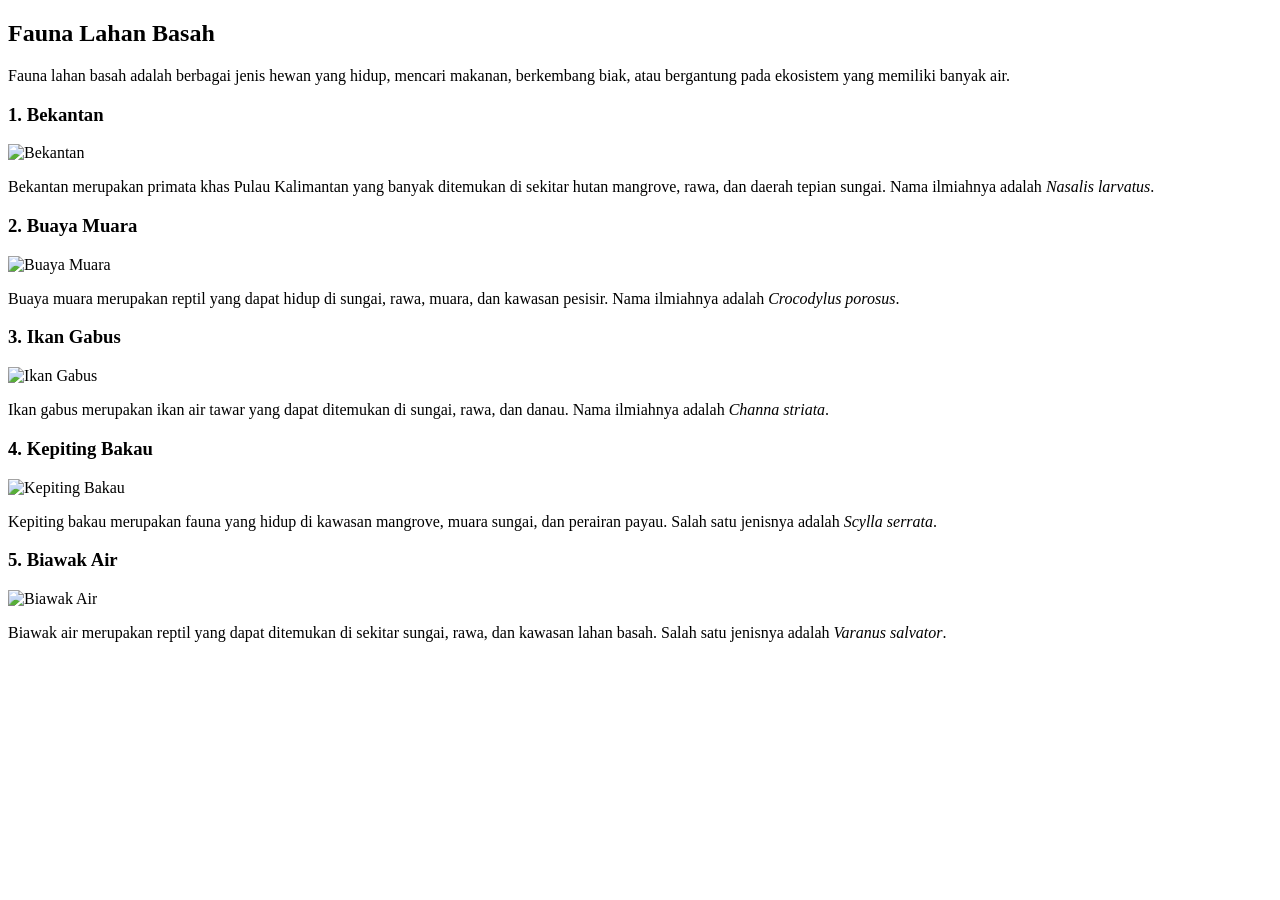
==== Project Pemweb kel 10/fauna.html @ 04e4683f "simpan editan saya" ====
<!DOCTYPE html>
<html lang="id">
<head>
    <meta charset="UTF-8">
    <meta name="viewport" content="width=device-width, initial-scale=1.0">
    <title>Fauna Lahan Basah</title>
</head>

<body>

<h2>Fauna Lahan Basah</h2>

<p>
    Fauna lahan basah adalah berbagai jenis hewan yang hidup,
    mencari makanan, berkembang biak, atau bergantung pada ekosistem
    yang memiliki banyak air.
</p>

<h3>1. Bekantan</h3>

<img src="https://upload.wikimedia.org/wikipedia/commons/8/8e/Nasalis_larvatus.jpg"
     alt="Bekantan"
     width="300">

<p>
    Bekantan merupakan primata khas Pulau Kalimantan yang banyak
    ditemukan di sekitar hutan mangrove, rawa, dan daerah tepian sungai.
    Nama ilmiahnya adalah <i>Nasalis larvatus</i>.
</p>


<h3>2. Buaya Muara</h3>

<img src="https://upload.wikimedia.org/wikipedia/commons/6/60/Crocodylus_porosus.jpg"
     alt="Buaya Muara"
     width="300">

<p>
    Buaya muara merupakan reptil yang dapat hidup di sungai, rawa,
    muara, dan kawasan pesisir. Nama ilmiahnya adalah
    <i>Crocodylus porosus</i>.
</p>


<h3>3. Ikan Gabus</h3>

<img src="https://upload.wikimedia.org/wikipedia/commons/4/4d/Channa_striata.jpg"
     alt="Ikan Gabus"
     width="300">

<p>
    Ikan gabus merupakan ikan air tawar yang dapat ditemukan di
    sungai, rawa, dan danau. Nama ilmiahnya adalah
    <i>Channa striata</i>.
</p>


<h3>4. Kepiting Bakau</h3>

<img src="https://upload.wikimedia.org/wikipedia/commons/1/19/Scylla_serrata.jpg"
     alt="Kepiting Bakau"
     width="300">

<p>
    Kepiting bakau merupakan fauna yang hidup di kawasan mangrove,
    muara sungai, dan perairan payau. Salah satu jenisnya adalah
    <i>Scylla serrata</i>.
</p>


<h3>5. Biawak Air</h3>

<img src="https://upload.wikimedia.org/wikipedia/commons/4/43/Varanus_salvator.jpg"
     alt="Biawak Air"
     width="300">

<p>
    Biawak air merupakan reptil yang dapat ditemukan di sekitar
    sungai, rawa, dan kawasan lahan basah. Salah satu jenisnya adalah
    <i>Varanus salvator</i>.
</p>

</body>
</html>
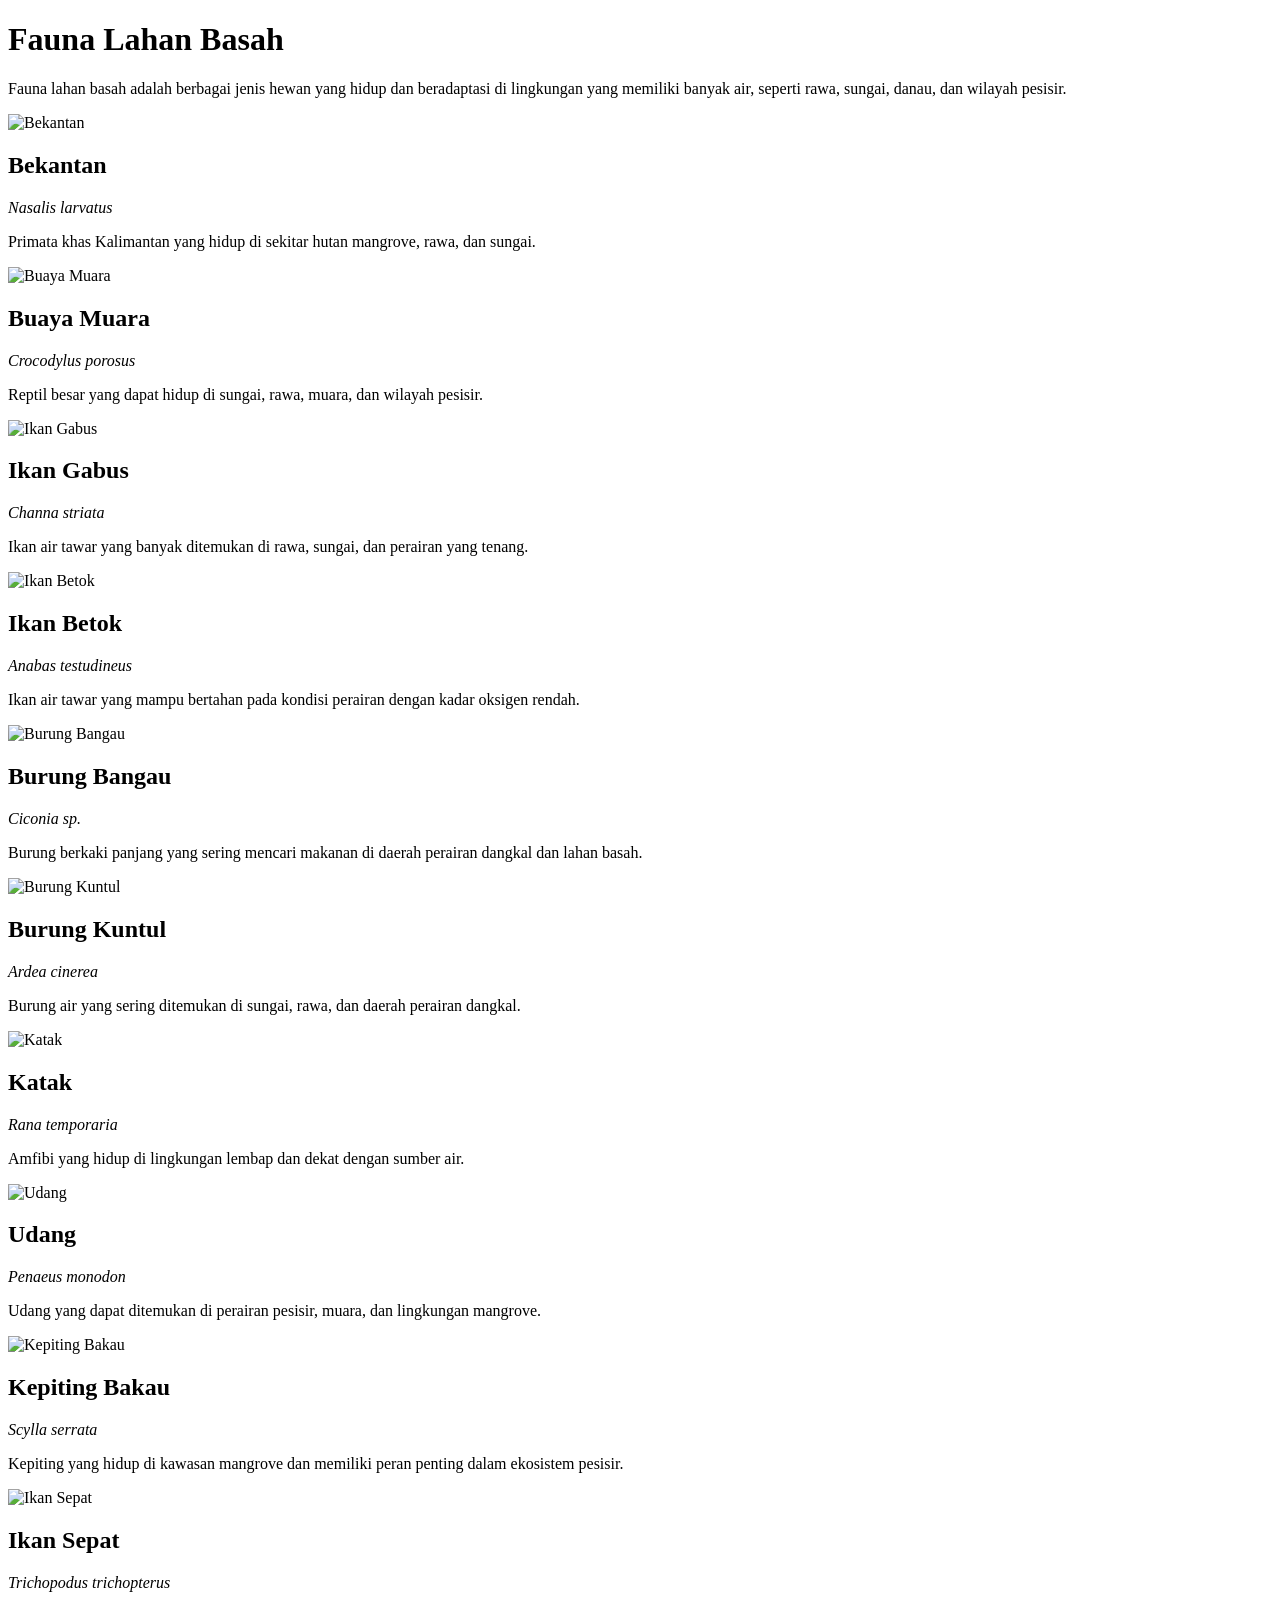
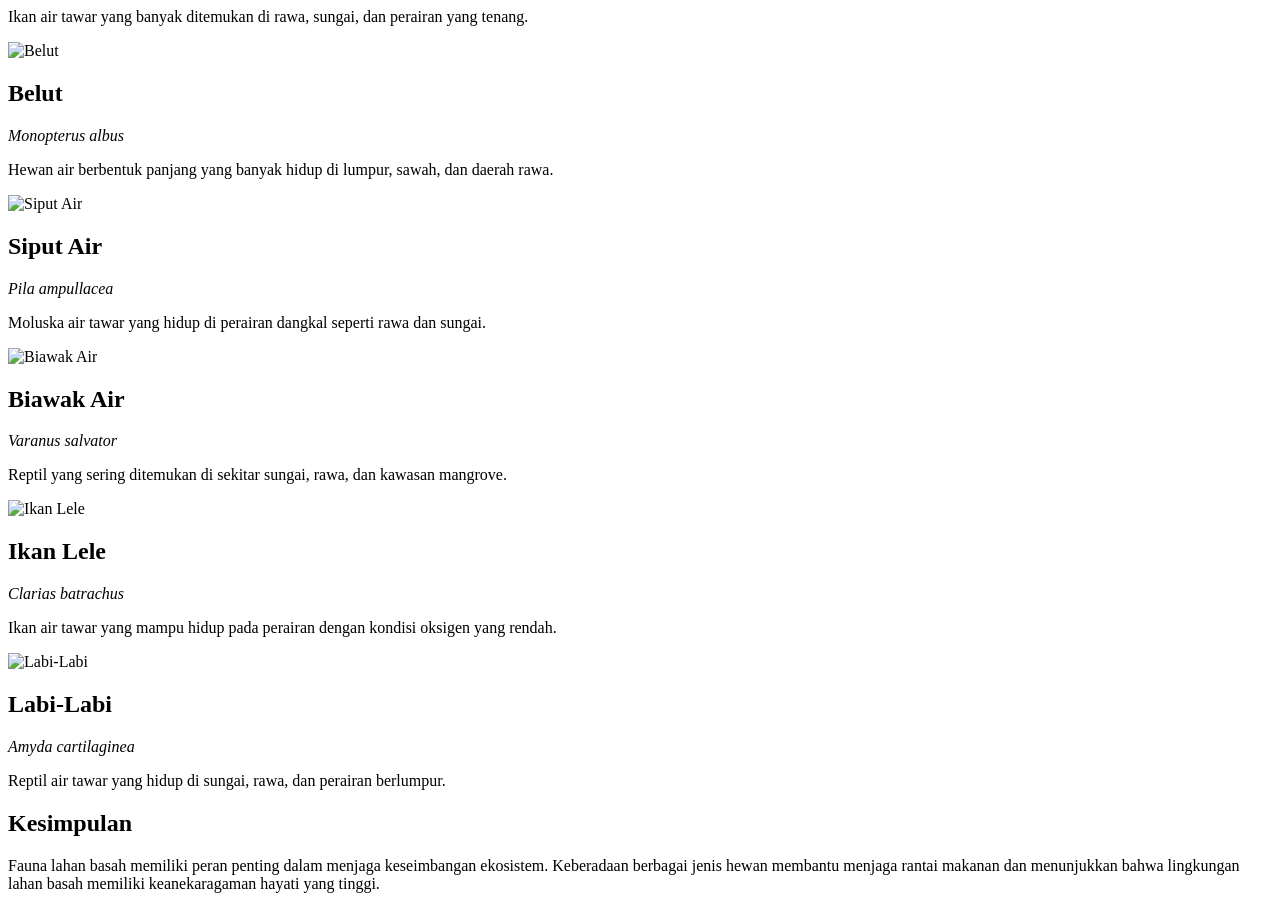
==== commit 7a9b877c: "simpan editan saya" ====
--- a/Project Pemweb kel 10/fauna.html
+++ b/Project Pemweb kel 10/fauna.html
@@ -4,81 +4,213 @@
     <meta charset="UTF-8">
     <meta name="viewport" content="width=device-width, initial-scale=1.0">
     <title>Fauna Lahan Basah</title>
+
+    <link rel="stylesheet" href="style.css">
 </head>
 
 <body>
 
-<h2>Fauna Lahan Basah</h2>
-
-<p>
-    Fauna lahan basah adalah berbagai jenis hewan yang hidup,
-    mencari makanan, berkembang biak, atau bergantung pada ekosistem
-    yang memiliki banyak air.
-</p>
-
-<h3>1. Bekantan</h3>
-
-<img src="https://upload.wikimedia.org/wikipedia/commons/8/8e/Nasalis_larvatus.jpg"
-     alt="Bekantan"
-     width="300">
-
-<p>
-    Bekantan merupakan primata khas Pulau Kalimantan yang banyak
-    ditemukan di sekitar hutan mangrove, rawa, dan daerah tepian sungai.
-    Nama ilmiahnya adalah <i>Nasalis larvatus</i>.
-</p>
-
-
-<h3>2. Buaya Muara</h3>
-
-<img src="https://upload.wikimedia.org/wikipedia/commons/6/60/Crocodylus_porosus.jpg"
-     alt="Buaya Muara"
-     width="300">
-
-<p>
-    Buaya muara merupakan reptil yang dapat hidup di sungai, rawa,
-    muara, dan kawasan pesisir. Nama ilmiahnya adalah
-    <i>Crocodylus porosus</i>.
-</p>
-
-
-<h3>3. Ikan Gabus</h3>
-
-<img src="https://upload.wikimedia.org/wikipedia/commons/4/4d/Channa_striata.jpg"
-     alt="Ikan Gabus"
-     width="300">
-
-<p>
-    Ikan gabus merupakan ikan air tawar yang dapat ditemukan di
-    sungai, rawa, dan danau. Nama ilmiahnya adalah
-    <i>Channa striata</i>.
-</p>
-
-
-<h3>4. Kepiting Bakau</h3>
-
-<img src="https://upload.wikimedia.org/wikipedia/commons/1/19/Scylla_serrata.jpg"
-     alt="Kepiting Bakau"
-     width="300">
-
-<p>
-    Kepiting bakau merupakan fauna yang hidup di kawasan mangrove,
-    muara sungai, dan perairan payau. Salah satu jenisnya adalah
-    <i>Scylla serrata</i>.
-</p>
-
-
-<h3>5. Biawak Air</h3>
-
-<img src="https://upload.wikimedia.org/wikipedia/commons/4/43/Varanus_salvator.jpg"
-     alt="Biawak Air"
-     width="300">
-
-<p>
-    Biawak air merupakan reptil yang dapat ditemukan di sekitar
-    sungai, rawa, dan kawasan lahan basah. Salah satu jenisnya adalah
-    <i>Varanus salvator</i>.
-</p>
+    <h1>Fauna Lahan Basah</h1>
+
+    <p>
+        Fauna lahan basah adalah berbagai jenis hewan yang hidup dan
+        beradaptasi di lingkungan yang memiliki banyak air, seperti
+        rawa, sungai, danau, dan wilayah pesisir.
+    </p>
+
+    <div class="fauna-container">
+
+        <!-- 1. Bekantan -->
+        <div class="fauna-card">
+            <img src="https://commons.wikimedia.org/wiki/Special:FilePath/Proboscis_Monkey_(Nasalis_larvatus)_(8071087343).jpg"
+                 alt="Bekantan">
+            <h2>Bekantan</h2>
+            <p><i>Nasalis larvatus</i></p>
+            <p>
+                Primata khas Kalimantan yang hidup di sekitar hutan
+                mangrove, rawa, dan sungai.
+            </p>
+        </div>
+
+        <!-- 2. Buaya Muara -->
+        <div class="fauna-card">
+            <img src="https://commons.wikimedia.org/wiki/Special:FilePath/Crocodylus_porosus.jpg"
+                 alt="Buaya Muara">
+            <h2>Buaya Muara</h2>
+            <p><i>Crocodylus porosus</i></p>
+            <p>
+                Reptil besar yang dapat hidup di sungai, rawa,
+                muara, dan wilayah pesisir.
+            </p>
+        </div>
+
+        <!-- 3. Ikan Gabus -->
+        <div class="fauna-card">
+            <img src="https://commons.wikimedia.org/wiki/Special:FilePath/Channa_striata.jpg"
+                 alt="Ikan Gabus">
+            <h2>Ikan Gabus</h2>
+            <p><i>Channa striata</i></p>
+            <p>
+                Ikan air tawar yang banyak ditemukan di rawa,
+                sungai, dan perairan yang tenang.
+            </p>
+        </div>
+
+        <!-- 4. Ikan Betok -->
+        <div class="fauna-card">
+            <img src="https://commons.wikimedia.org/wiki/Special:FilePath/Anabas_testudineus.jpg"
+                 alt="Ikan Betok">
+            <h2>Ikan Betok</h2>
+            <p><i>Anabas testudineus</i></p>
+            <p>
+                Ikan air tawar yang mampu bertahan pada kondisi
+                perairan dengan kadar oksigen rendah.
+            </p>
+        </div>
+
+        <!-- 5. Burung Bangau -->
+        <div class="fauna-card">
+            <img src="https://commons.wikimedia.org/wiki/Special:FilePath/Ciconia_ciconia.jpg"
+                 alt="Burung Bangau">
+            <h2>Burung Bangau</h2>
+            <p><i>Ciconia sp.</i></p>
+            <p>
+                Burung berkaki panjang yang sering mencari makanan
+                di daerah perairan dangkal dan lahan basah.
+            </p>
+        </div>
+
+        <!-- 6. Burung Kuntul -->
+        <div class="fauna-card">
+            <img src="https://commons.wikimedia.org/wiki/Special:FilePath/Ardea_cinerea.jpg"
+                 alt="Burung Kuntul">
+            <h2>Burung Kuntul</h2>
+            <p><i>Ardea cinerea</i></p>
+            <p>
+                Burung air yang sering ditemukan di sungai, rawa,
+                dan daerah perairan dangkal.
+            </p>
+        </div>
+
+        <!-- 7. Katak -->
+        <div class="fauna-card">
+            <img src="https://commons.wikimedia.org/wiki/Special:FilePath/Rana_temporaria.jpg"
+                 alt="Katak">
+            <h2>Katak</h2>
+            <p><i>Rana temporaria</i></p>
+            <p>
+                Amfibi yang hidup di lingkungan lembap dan dekat
+                dengan sumber air.
+            </p>
+        </div>
+
+        <!-- 8. Udang -->
+        <div class="fauna-card">
+            <img src="https://commons.wikimedia.org/wiki/Special:FilePath/Penaeus_monodon.jpg"
+                 alt="Udang">
+            <h2>Udang</h2>
+            <p><i>Penaeus monodon</i></p>
+            <p>
+                Udang yang dapat ditemukan di perairan pesisir,
+                muara, dan lingkungan mangrove.
+            </p>
+        </div>
+
+        <!-- 9. Kepiting Bakau -->
+        <div class="fauna-card">
+            <img src="https://commons.wikimedia.org/wiki/Special:FilePath/Scylla_serrata.jpg"
+                 alt="Kepiting Bakau">
+            <h2>Kepiting Bakau</h2>
+            <p><i>Scylla serrata</i></p>
+            <p>
+                Kepiting yang hidup di kawasan mangrove dan
+                memiliki peran penting dalam ekosistem pesisir.
+            </p>
+        </div>
+
+        <!-- 10. Ikan Sepat -->
+        <div class="fauna-card">
+            <img src="https://commons.wikimedia.org/wiki/Special:FilePath/Trichopodus_trichopterus.jpg"
+                 alt="Ikan Sepat">
+            <h2>Ikan Sepat</h2>
+            <p><i>Trichopodus trichopterus</i></p>
+            <p>
+                Ikan air tawar yang banyak ditemukan di rawa,
+                sungai, dan perairan yang tenang.
+            </p>
+        </div>
+
+        <!-- 11. Belut -->
+        <div class="fauna-card">
+            <img src="https://commons.wikimedia.org/wiki/Special:FilePath/Monopterus_albus.jpg"
+                 alt="Belut">
+            <h2>Belut</h2>
+            <p><i>Monopterus albus</i></p>
+            <p>
+                Hewan air berbentuk panjang yang banyak hidup
+                di lumpur, sawah, dan daerah rawa.
+            </p>
+        </div>
+
+        <!-- 12. Siput Air -->
+        <div class="fauna-card">
+            <img src="https://commons.wikimedia.org/wiki/Special:FilePath/Pila_ampullacea.jpg"
+                 alt="Siput Air">
+            <h2>Siput Air</h2>
+            <p><i>Pila ampullacea</i></p>
+            <p>
+                Moluska air tawar yang hidup di perairan dangkal
+                seperti rawa dan sungai.
+            </p>
+        </div>
+
+        <!-- 13. Biawak Air -->
+        <div class="fauna-card">
+            <img src="https://commons.wikimedia.org/wiki/Special:FilePath/Varanus_salvator.jpg"
+                 alt="Biawak Air">
+            <h2>Biawak Air</h2>
+            <p><i>Varanus salvator</i></p>
+            <p>
+                Reptil yang sering ditemukan di sekitar sungai,
+                rawa, dan kawasan mangrove.
+            </p>
+        </div>
+
+        <!-- 14. Ikan Lele -->
+        <div class="fauna-card">
+            <img src="https://commons.wikimedia.org/wiki/Special:FilePath/Clarias_batrachus.jpg"
+                 alt="Ikan Lele">
+            <h2>Ikan Lele</h2>
+            <p><i>Clarias batrachus</i></p>
+            <p>
+                Ikan air tawar yang mampu hidup pada perairan
+                dengan kondisi oksigen yang rendah.
+            </p>
+        </div>
+
+        <!-- 15. Labi-Labi -->
+        <div class="fauna-card">
+            <img src="https://commons.wikimedia.org/wiki/Special:FilePath/Amyda_cartilaginea.jpg"
+                 alt="Labi-Labi">
+            <h2>Labi-Labi</h2>
+            <p><i>Amyda cartilaginea</i></p>
+            <p>
+                Reptil air tawar yang hidup di sungai, rawa,
+                dan perairan berlumpur.
+            </p>
+        </div>
+
+    </div>
+
+    <h2>Kesimpulan</h2>
+
+    <p>
+        Fauna lahan basah memiliki peran penting dalam menjaga
+        keseimbangan ekosistem. Keberadaan berbagai jenis hewan
+        membantu menjaga rantai makanan dan menunjukkan bahwa
+        lingkungan lahan basah memiliki keanekaragaman hayati
+        yang tinggi.
+    </p>
 
 </body>
 </html>
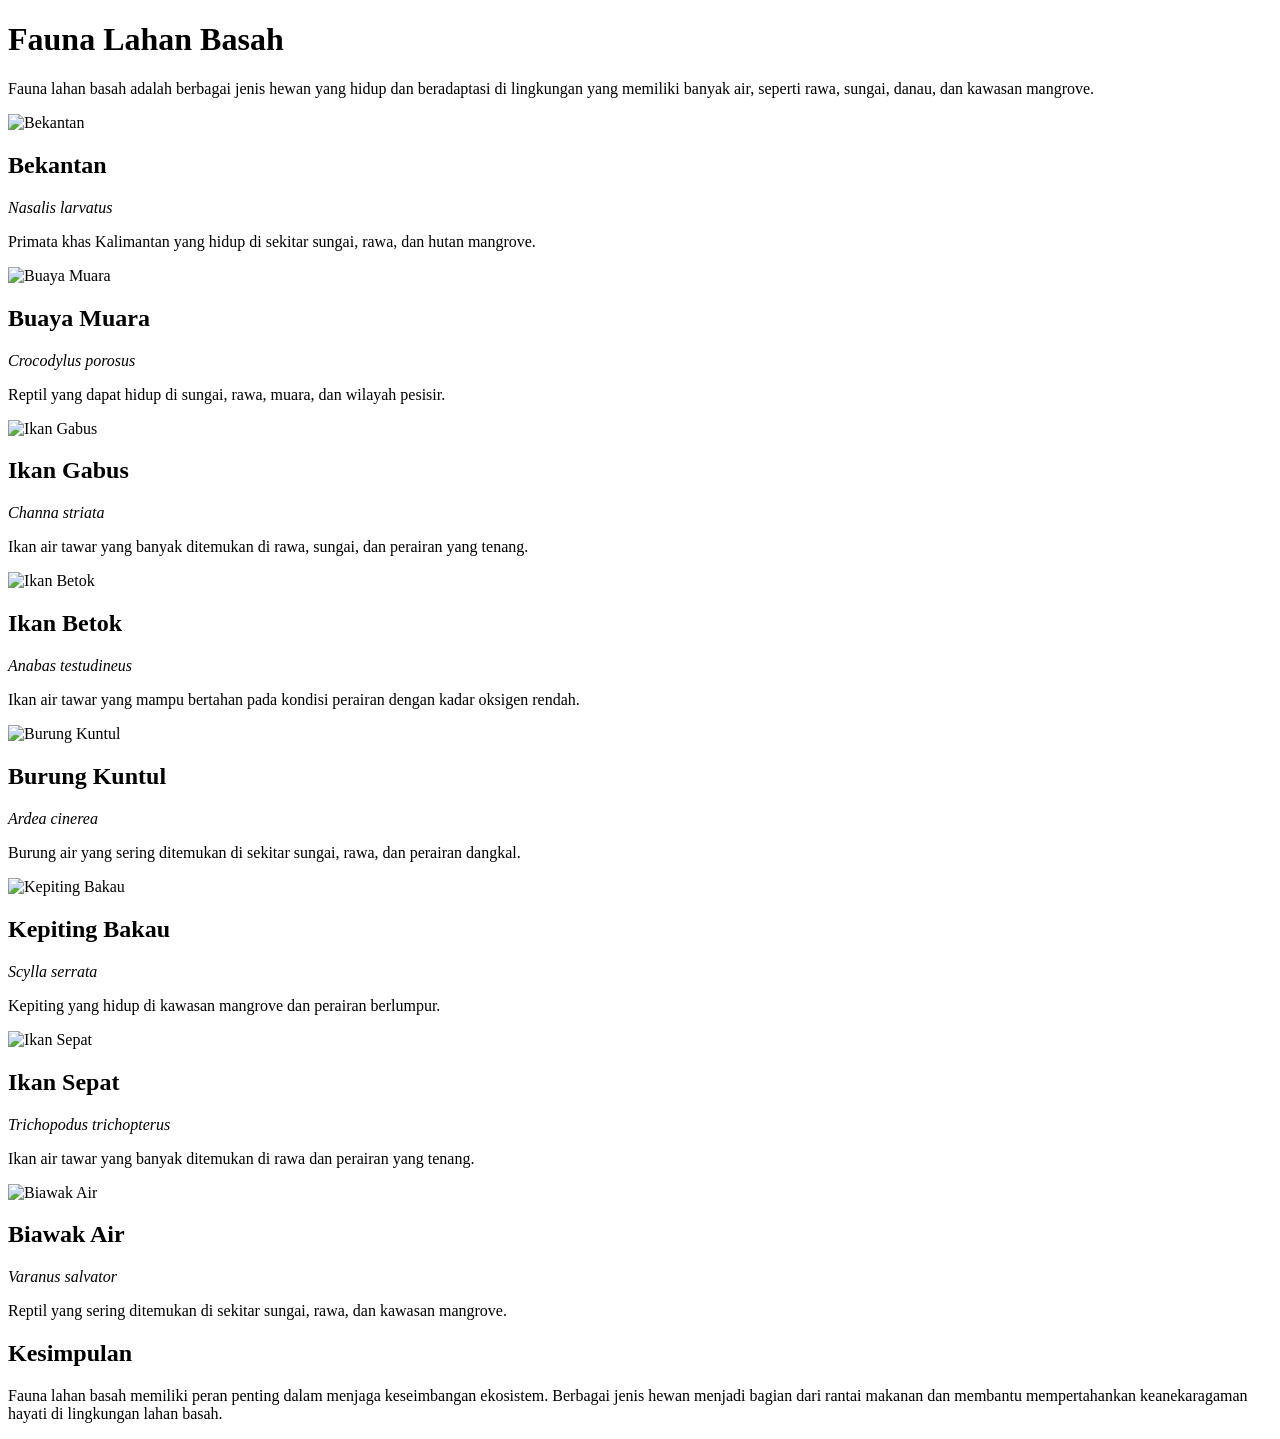
==== commit 6f2cf3ff: "simpan editan saya" ====
--- a/Project Pemweb kel 10/fauna.html
+++ b/Project Pemweb kel 10/fauna.html
@@ -4,7 +4,6 @@
     <meta charset="UTF-8">
     <meta name="viewport" content="width=device-width, initial-scale=1.0">
     <title>Fauna Lahan Basah</title>
-
     <link rel="stylesheet" href="style.css">
 </head>
 
@@ -13,9 +12,9 @@
     <h1>Fauna Lahan Basah</h1>
 
     <p>
-        Fauna lahan basah adalah berbagai jenis hewan yang hidup dan
-        beradaptasi di lingkungan yang memiliki banyak air, seperti
-        rawa, sungai, danau, dan wilayah pesisir.
+        Fauna lahan basah adalah berbagai jenis hewan yang hidup
+        dan beradaptasi di lingkungan yang memiliki banyak air,
+        seperti rawa, sungai, danau, dan kawasan mangrove.
     </p>
 
     <div class="fauna-container">
@@ -24,11 +23,12 @@
         <div class="fauna-card">
             <img src="https://commons.wikimedia.org/wiki/Special:FilePath/Proboscis_Monkey_(Nasalis_larvatus)_(8071087343).jpg"
                  alt="Bekantan">
+
             <h2>Bekantan</h2>
             <p><i>Nasalis larvatus</i></p>
             <p>
-                Primata khas Kalimantan yang hidup di sekitar hutan
-                mangrove, rawa, dan sungai.
+                Primata khas Kalimantan yang hidup di sekitar
+                sungai, rawa, dan hutan mangrove.
             </p>
         </div>
 
@@ -36,10 +36,11 @@
         <div class="fauna-card">
             <img src="https://commons.wikimedia.org/wiki/Special:FilePath/Crocodylus_porosus.jpg"
                  alt="Buaya Muara">
+
             <h2>Buaya Muara</h2>
             <p><i>Crocodylus porosus</i></p>
             <p>
-                Reptil besar yang dapat hidup di sungai, rawa,
+                Reptil yang dapat hidup di sungai, rawa,
                 muara, dan wilayah pesisir.
             </p>
         </div>
@@ -48,6 +49,7 @@
         <div class="fauna-card">
             <img src="https://commons.wikimedia.org/wiki/Special:FilePath/Channa_striata.jpg"
                  alt="Ikan Gabus">
+
             <h2>Ikan Gabus</h2>
             <p><i>Channa striata</i></p>
             <p>
@@ -58,8 +60,9 @@
 
         <!-- 4. Ikan Betok -->
         <div class="fauna-card">
-            <img src="https://commons.wikimedia.org/wiki/Special:FilePath/Anabas_testudineus.jpg"
+            <img src="https://commons.wikimedia.org/wiki/Special:FilePath/Anabas_testudineus.png"
                  alt="Ikan Betok">
+
             <h2>Ikan Betok</h2>
             <p><i>Anabas testudineus</i></p>
             <p>
@@ -68,135 +71,55 @@
             </p>
         </div>
 
-        <!-- 5. Burung Bangau -->
+        <!-- 5. Burung Kuntul -->
         <div class="fauna-card">
-            <img src="https://commons.wikimedia.org/wiki/Special:FilePath/Ciconia_ciconia.jpg"
-                 alt="Burung Bangau">
-            <h2>Burung Bangau</h2>
-            <p><i>Ciconia sp.</i></p>
+            <img src="https://commons.wikimedia.org/wiki/Special:FilePath/Ardea_cinerea.jpg"
+                 alt="Burung Kuntul">
+
+            <h2>Burung Kuntul</h2>
+            <p><i>Ardea cinerea</i></p>
             <p>
-                Burung berkaki panjang yang sering mencari makanan
-                di daerah perairan dangkal dan lahan basah.
+                Burung air yang sering ditemukan di sekitar
+                sungai, rawa, dan perairan dangkal.
             </p>
         </div>
 
-        <!-- 6. Burung Kuntul -->
+        <!-- 6. Kepiting Bakau -->
         <div class="fauna-card">
-            <img src="https://commons.wikimedia.org/wiki/Special:FilePath/Ardea_cinerea.jpg"
-                 alt="Burung Kuntul">
-            <h2>Burung Kuntul</h2>
-            <p><i>Ardea cinerea</i></p>
+            <img src="https://commons.wikimedia.org/wiki/Special:FilePath/Scylla_serrata.jpg"
+                 alt="Kepiting Bakau">
+
+            <h2>Kepiting Bakau</h2>
+            <p><i>Scylla serrata</i></p>
             <p>
-                Burung air yang sering ditemukan di sungai, rawa,
-                dan daerah perairan dangkal.
+                Kepiting yang hidup di kawasan mangrove
+                dan perairan berlumpur.
             </p>
         </div>
 
-        <!-- 7. Katak -->
+        <!-- 7. Ikan Sepat -->
         <div class="fauna-card">
-            <img src="https://commons.wikimedia.org/wiki/Special:FilePath/Rana_temporaria.jpg"
-                 alt="Katak">
-            <h2>Katak</h2>
-            <p><i>Rana temporaria</i></p>
+            <img src="https://commons.wikimedia.org/wiki/Special:FilePath/Trichopodus_trichopterus.jpg"
+                 alt="Ikan Sepat">
+
+            <h2>Ikan Sepat</h2>
+            <p><i>Trichopodus trichopterus</i></p>
             <p>
-                Amfibi yang hidup di lingkungan lembap dan dekat
-                dengan sumber air.
+                Ikan air tawar yang banyak ditemukan di rawa
+                dan perairan yang tenang.
             </p>
         </div>
 
-        <!-- 8. Udang -->
+        <!-- 8. Biawak Air -->
         <div class="fauna-card">
-            <img src="https://commons.wikimedia.org/wiki/Special:FilePath/Penaeus_monodon.jpg"
-                 alt="Udang">
-            <h2>Udang</h2>
-            <p><i>Penaeus monodon</i></p>
-            <p>
-                Udang yang dapat ditemukan di perairan pesisir,
-                muara, dan lingkungan mangrove.
-            </p>
-        </div>
+            <img src="https://commons.wikimedia.org/wiki/Special:FilePath/Varanus_Salvator.jpg"
+                 alt="Biawak Air">
 
-        <!-- 9. Kepiting Bakau -->
-        <div class="fauna-card">
-            <img src="https://commons.wikimedia.org/wiki/Special:FilePath/Scylla_serrata.jpg"
-                 alt="Kepiting Bakau">
-            <h2>Kepiting Bakau</h2>
-            <p><i>Scylla serrata</i></p>
-            <p>
-                Kepiting yang hidup di kawasan mangrove dan
-                memiliki peran penting dalam ekosistem pesisir.
-            </p>
-        </div>
-
-        <!-- 10. Ikan Sepat -->
-        <div class="fauna-card">
-            <img src="https://commons.wikimedia.org/wiki/Special:FilePath/Trichopodus_trichopterus.jpg"
-                 alt="Ikan Sepat">
-            <h2>Ikan Sepat</h2>
-            <p><i>Trichopodus trichopterus</i></p>
-            <p>
-                Ikan air tawar yang banyak ditemukan di rawa,
-                sungai, dan perairan yang tenang.
-            </p>
-        </div>
-
-        <!-- 11. Belut -->
-        <div class="fauna-card">
-            <img src="https://commons.wikimedia.org/wiki/Special:FilePath/Monopterus_albus.jpg"
-                 alt="Belut">
-            <h2>Belut</h2>
-            <p><i>Monopterus albus</i></p>
-            <p>
-                Hewan air berbentuk panjang yang banyak hidup
-                di lumpur, sawah, dan daerah rawa.
-            </p>
-        </div>
-
-        <!-- 12. Siput Air -->
-        <div class="fauna-card">
-            <img src="https://commons.wikimedia.org/wiki/Special:FilePath/Pila_ampullacea.jpg"
-                 alt="Siput Air">
-            <h2>Siput Air</h2>
-            <p><i>Pila ampullacea</i></p>
-            <p>
-                Moluska air tawar yang hidup di perairan dangkal
-                seperti rawa dan sungai.
-            </p>
-        </div>
-
-        <!-- 13. Biawak Air -->
-        <div class="fauna-card">
-            <img src="https://commons.wikimedia.org/wiki/Special:FilePath/Varanus_salvator.jpg"
-                 alt="Biawak Air">
             <h2>Biawak Air</h2>
             <p><i>Varanus salvator</i></p>
             <p>
                 Reptil yang sering ditemukan di sekitar sungai,
                 rawa, dan kawasan mangrove.
-            </p>
-        </div>
-
-        <!-- 14. Ikan Lele -->
-        <div class="fauna-card">
-            <img src="https://commons.wikimedia.org/wiki/Special:FilePath/Clarias_batrachus.jpg"
-                 alt="Ikan Lele">
-            <h2>Ikan Lele</h2>
-            <p><i>Clarias batrachus</i></p>
-            <p>
-                Ikan air tawar yang mampu hidup pada perairan
-                dengan kondisi oksigen yang rendah.
-            </p>
-        </div>
-
-        <!-- 15. Labi-Labi -->
-        <div class="fauna-card">
-            <img src="https://commons.wikimedia.org/wiki/Special:FilePath/Amyda_cartilaginea.jpg"
-                 alt="Labi-Labi">
-            <h2>Labi-Labi</h2>
-            <p><i>Amyda cartilaginea</i></p>
-            <p>
-                Reptil air tawar yang hidup di sungai, rawa,
-                dan perairan berlumpur.
             </p>
         </div>
 
@@ -206,10 +129,9 @@
 
     <p>
         Fauna lahan basah memiliki peran penting dalam menjaga
-        keseimbangan ekosistem. Keberadaan berbagai jenis hewan
-        membantu menjaga rantai makanan dan menunjukkan bahwa
-        lingkungan lahan basah memiliki keanekaragaman hayati
-        yang tinggi.
+        keseimbangan ekosistem. Berbagai jenis hewan menjadi bagian
+        dari rantai makanan dan membantu mempertahankan
+        keanekaragaman hayati di lingkungan lahan basah.
     </p>
 
 </body>
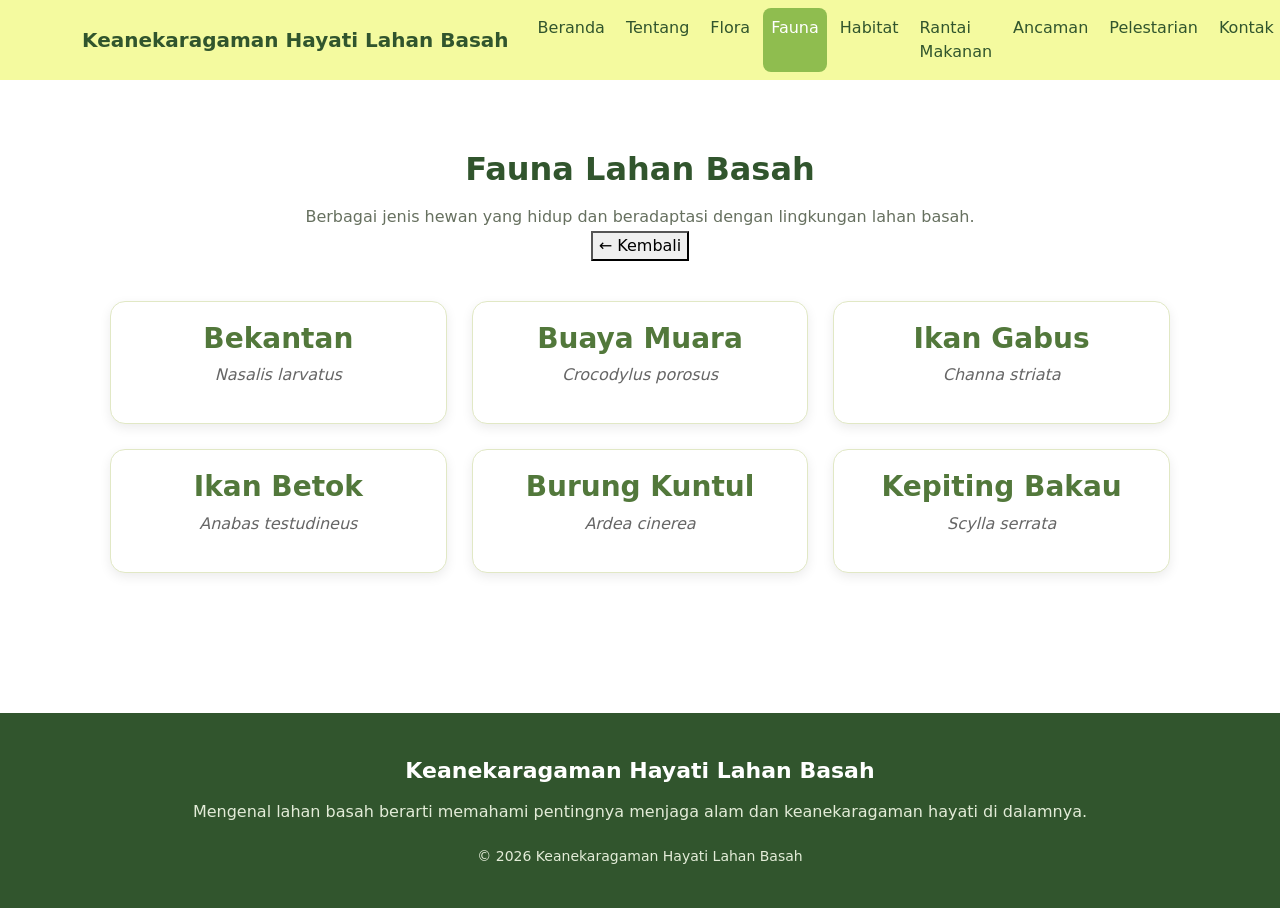
==== commit 2cccb266: "diubah" ====
--- a/Project Pemweb kel 10/fauna.html
+++ b/Project Pemweb kel 10/fauna.html
@@ -1,138 +1,211 @@
 <!DOCTYPE html>
 <html lang="id">
+
 <head>
     <meta charset="UTF-8">
     <meta name="viewport" content="width=device-width, initial-scale=1.0">
+
     <title>Fauna Lahan Basah</title>
-    <link rel="stylesheet" href="style.css">
+
+    <link rel="stylesheet" href="pemweb.css">
+    <link href="https://cdn.jsdelivr.net/npm/bootstrap@5.3.3/dist/css/bootstrap.min.css" rel="stylesheet">
 </head>
 
 <body>
 
-    <h1>Fauna Lahan Basah</h1>
-
-    <p>
-        Fauna lahan basah adalah berbagai jenis hewan yang hidup
-        dan beradaptasi di lingkungan yang memiliki banyak air,
-        seperti rawa, sungai, danau, dan kawasan mangrove.
-    </p>
-
-    <div class="fauna-container">
-
-        <!-- 1. Bekantan -->
-        <div class="fauna-card">
-            <img src="https://commons.wikimedia.org/wiki/Special:FilePath/Proboscis_Monkey_(Nasalis_larvatus)_(8071087343).jpg"
-                 alt="Bekantan">
-
-            <h2>Bekantan</h2>
-            <p><i>Nasalis larvatus</i></p>
-            <p>
-                Primata khas Kalimantan yang hidup di sekitar
-                sungai, rawa, dan hutan mangrove.
+<!-- NAVBAR -->
+<nav class="navbar navbar-expand-lg navbar-custom">
+
+    <div class="container">
+
+        <a class="navbar-brand brand" href="index.html">
+            Keanekaragaman Hayati Lahan Basah
+        </a>
+
+        <div class="navbar-nav ms-auto">
+
+            <a class="nav-link" href="index.html">
+                Beranda
+            </a>
+
+            <a class="nav-link" href="tentang.html">
+                Tentang
+            </a>
+
+            <a class="nav-link" href="flora.html">
+                Flora
+            </a>
+
+            <a class="nav-link active" href="fauna.html">
+                Fauna
+            </a>
+
+            <a class="nav-link" href="habitat.html">
+                Habitat
+            </a>
+
+            <a class="nav-link" href="rantaimakanan.html">
+                Rantai Makanan
+            </a>
+
+            <a class="nav-link" href="ancaman.html">
+                Ancaman
+            </a>
+
+            <a class="nav-link" href="pelestarian.html">
+                Pelestarian
+            </a>
+
+            <a class="nav-link" href="kontak.html">
+                Kontak
+            </a>
+
+        </div>
+
+    </div>
+
+</nav>
+
+
+<!-- KONTEN FAUNA -->
+<section class="section">
+
+    <div class="container">
+
+        <div class="text-center">
+
+            <h1 class="section-title">
+                Fauna Lahan Basah
+            </h1>
+
+            <p class="section-subtitle">
+                Berbagai jenis hewan yang hidup dan beradaptasi
+                dengan lingkungan lahan basah.
             </p>
+
+            <button onclick="history.back()" class="btn-kembali">
+                ← Kembali
+            </button>
+
         </div>
 
-        <!-- 2. Buaya Muara -->
-        <div class="fauna-card">
-            <img src="https://commons.wikimedia.org/wiki/Special:FilePath/Crocodylus_porosus.jpg"
-                 alt="Buaya Muara">
-
-            <h2>Buaya Muara</h2>
-            <p><i>Crocodylus porosus</i></p>
-            <p>
-                Reptil yang dapat hidup di sungai, rawa,
-                muara, dan wilayah pesisir.
-            </p>
+
+        <!-- DAFTAR FAUNA -->
+        <div class="fauna-container">
+
+
+            <!-- 1 -->
+            <div class="fauna-card">
+
+                <h3>
+                    Bekantan
+                </h3>
+
+                <p>
+                    <i>Nasalis larvatus</i>
+                </p>
+
+            </div>
+
+
+            <!-- 2 -->
+            <div class="fauna-card">
+
+                <h3>
+                    Buaya Muara
+                </h3>
+
+                <p>
+                    <i>Crocodylus porosus</i>
+                </p>
+
+            </div>
+
+
+            <!-- 3 -->
+            <div class="fauna-card">
+
+                <h3>
+                    Ikan Gabus
+                </h3>
+
+                <p>
+                    <i>Channa striata</i>
+                </p>
+
+            </div>
+
+
+            <!-- 4 -->
+            <div class="fauna-card">
+
+                <h3>
+                    Ikan Betok
+                </h3>
+
+                <p>
+                    <i>Anabas testudineus</i>
+                </p>
+
+            </div>
+
+
+            <!-- 5 -->
+            <div class="fauna-card">
+
+                <h3>
+                    Burung Kuntul
+                </h3>
+
+                <p>
+                    <i>Ardea cinerea</i>
+                </p>
+
+            </div>
+
+
+            <!-- 6 -->
+            <div class="fauna-card">
+
+                <h3>
+                    Kepiting Bakau
+                </h3>
+
+                <p>
+                    <i>Scylla serrata</i>
+                </p>
+
+            </div>
+
+
         </div>
 
-        <!-- 3. Ikan Gabus -->
-        <div class="fauna-card">
-            <img src="https://commons.wikimedia.org/wiki/Special:FilePath/Channa_striata.jpg"
-                 alt="Ikan Gabus">
-
-            <h2>Ikan Gabus</h2>
-            <p><i>Channa striata</i></p>
-            <p>
-                Ikan air tawar yang banyak ditemukan di rawa,
-                sungai, dan perairan yang tenang.
-            </p>
-        </div>
-
-        <!-- 4. Ikan Betok -->
-        <div class="fauna-card">
-            <img src="https://commons.wikimedia.org/wiki/Special:FilePath/Anabas_testudineus.png"
-                 alt="Ikan Betok">
-
-            <h2>Ikan Betok</h2>
-            <p><i>Anabas testudineus</i></p>
-            <p>
-                Ikan air tawar yang mampu bertahan pada kondisi
-                perairan dengan kadar oksigen rendah.
-            </p>
-        </div>
-
-        <!-- 5. Burung Kuntul -->
-        <div class="fauna-card">
-            <img src="https://commons.wikimedia.org/wiki/Special:FilePath/Ardea_cinerea.jpg"
-                 alt="Burung Kuntul">
-
-            <h2>Burung Kuntul</h2>
-            <p><i>Ardea cinerea</i></p>
-            <p>
-                Burung air yang sering ditemukan di sekitar
-                sungai, rawa, dan perairan dangkal.
-            </p>
-        </div>
-
-        <!-- 6. Kepiting Bakau -->
-        <div class="fauna-card">
-            <img src="https://commons.wikimedia.org/wiki/Special:FilePath/Scylla_serrata.jpg"
-                 alt="Kepiting Bakau">
-
-            <h2>Kepiting Bakau</h2>
-            <p><i>Scylla serrata</i></p>
-            <p>
-                Kepiting yang hidup di kawasan mangrove
-                dan perairan berlumpur.
-            </p>
-        </div>
-
-        <!-- 7. Ikan Sepat -->
-        <div class="fauna-card">
-            <img src="https://commons.wikimedia.org/wiki/Special:FilePath/Trichopodus_trichopterus.jpg"
-                 alt="Ikan Sepat">
-
-            <h2>Ikan Sepat</h2>
-            <p><i>Trichopodus trichopterus</i></p>
-            <p>
-                Ikan air tawar yang banyak ditemukan di rawa
-                dan perairan yang tenang.
-            </p>
-        </div>
-
-        <!-- 8. Biawak Air -->
-        <div class="fauna-card">
-            <img src="https://commons.wikimedia.org/wiki/Special:FilePath/Varanus_Salvator.jpg"
-                 alt="Biawak Air">
-
-            <h2>Biawak Air</h2>
-            <p><i>Varanus salvator</i></p>
-            <p>
-                Reptil yang sering ditemukan di sekitar sungai,
-                rawa, dan kawasan mangrove.
-            </p>
-        </div>
-
     </div>
 
-    <h2>Kesimpulan</h2>
-
-    <p>
-        Fauna lahan basah memiliki peran penting dalam menjaga
-        keseimbangan ekosistem. Berbagai jenis hewan menjadi bagian
-        dari rantai makanan dan membantu mempertahankan
-        keanekaragaman hayati di lingkungan lahan basah.
-    </p>
+</section>
+
+
+<!-- FOOTER -->
+<footer class="footer">
+
+    <div class="container text-center">
+
+        <h3>
+            Keanekaragaman Hayati Lahan Basah
+        </h3>
+
+        <p>
+            Mengenal lahan basah berarti memahami pentingnya menjaga
+            alam dan keanekaragaman hayati di dalamnya.
+        </p>
+
+        <p class="small-note">
+            © 2026 Keanekaragaman Hayati Lahan Basah
+        </p>
+
+    </div>
+
+</footer>
 
 </body>
 </html>
--- a/Project Pemweb kel 10/pemweb.css
+++ b/Project Pemweb kel 10/pemweb.css
@@ -0,0 +1,600 @@
+/* ========================================
+   DASAR
+======================================== */
+
+* {
+    box-sizing: border-box;
+}
+
+body {
+    margin: 0;
+    font-family: Arial, sans-serif;
+    background-color: #f7fbe8;
+    color: #333;
+    line-height: 1.6;
+}
+
+img {
+    max-width: 100%;
+}
+
+
+/* ========================================
+   NAVBAR
+======================================== */
+
+.navbar-custom {
+    background-color: #f4fa9f;
+    padding: 15px 0;
+}
+
+.brand {
+    color: #31552d !important;
+    font-size: 20px;
+    font-weight: bold;
+}
+
+.navbar-custom .nav-link {
+    color: #31552d;
+    font-weight: 500;
+    margin-left: 5px;
+    padding: 8px 12px;
+    border-radius: 8px;
+    transition: 0.3s;
+}
+
+.navbar-custom .nav-link:hover {
+    background-color: #dce98a;
+    color: #1f3d1f;
+}
+
+.navbar-custom .nav-link.active {
+    background-color: #8fbd4f;
+    color: white !important;
+}
+
+
+/* ========================================
+   HERO
+======================================== */
+
+.hero {
+    background-color: #dff0a8;
+    padding: 80px 0;
+}
+
+.hero h1 {
+    color: #31552d;
+    font-size: 45px;
+    font-weight: bold;
+    margin-bottom: 20px;
+}
+
+.hero p {
+    color: #4d5d45;
+    font-size: 18px;
+    max-width: 750px;
+    line-height: 1.7;
+}
+
+
+/* ========================================
+   SECTION
+======================================== */
+
+.section {
+    padding: 70px 0;
+}
+
+.section-title {
+    color: #31552d;
+    font-size: 32px;
+    font-weight: bold;
+    margin-bottom: 15px;
+}
+
+.section-subtitle {
+    color: #66705f;
+    max-width: 800px;
+    margin: 0 auto;
+    line-height: 1.7;
+}
+
+
+/* ========================================
+   INFO CARD
+======================================== */
+
+.info-card {
+    height: 100%;
+    padding: 30px;
+    background-color: white;
+    border: 1px solid #e1e8c5;
+    border-radius: 15px;
+    box-shadow: 0 4px 12px rgba(0, 0, 0, 0.08);
+    transition: 0.3s;
+}
+
+.info-card:hover {
+    transform: translateY(-5px);
+}
+
+.info-card h3 {
+    color: #52783b;
+    font-size: 23px;
+    font-weight: bold;
+    margin-bottom: 15px;
+}
+
+.info-card p {
+    color: #555;
+    line-height: 1.7;
+}
+
+.info-card ul {
+    padding-left: 20px;
+}
+
+.info-card li {
+    margin-bottom: 10px;
+}
+
+
+/* ========================================
+   SOFT BOX
+======================================== */
+
+.soft-box {
+    padding: 45px;
+    background-color: #eef6d0;
+    border-radius: 20px;
+}
+
+.soft-box h2 {
+    color: #31552d;
+    font-weight: bold;
+    margin-bottom: 20px;
+}
+
+.soft-box p {
+    color: #555;
+    line-height: 1.8;
+}
+
+
+/* ========================================
+   NUMBER BOX
+======================================== */
+
+.number-box {
+    padding: 30px;
+    background-color: white;
+    border-radius: 15px;
+    box-shadow: 0 4px 12px rgba(0, 0, 0, 0.08);
+}
+
+.number {
+    display: flex;
+    align-items: center;
+    justify-content: center;
+
+    width: 45px;
+    height: 45px;
+
+    margin-bottom: 12px;
+
+    background-color: #8fbd4f;
+    color: white;
+
+    border-radius: 50%;
+
+    font-weight: bold;
+}
+
+.number-box h3 {
+    color: #52783b;
+    font-size: 20px;
+    font-weight: bold;
+    margin-bottom: 8px;
+}
+
+.number-box p {
+    color: #666;
+    line-height: 1.6;
+    margin-bottom: 25px;
+}
+
+
+/* ========================================
+   FLORA
+======================================== */
+
+.flora-container {
+    display: grid;
+    grid-template-columns: repeat(3, 1fr);
+    gap: 25px;
+
+    max-width: 1100px;
+    margin: 40px auto;
+    padding: 0 20px;
+}
+
+.flora-card {
+    background-color: white;
+    padding: 20px;
+
+    border: 1px solid #e1e8c5;
+    border-radius: 15px;
+
+    text-align: center;
+
+    box-shadow: 0 4px 12px rgba(0, 0, 0, 0.08);
+
+    transition: 0.3s;
+}
+
+.flora-card:hover {
+    transform: translateY(-5px);
+}
+
+.flora-card img {
+    width: 100%;
+    height: 200px;
+    object-fit: cover;
+
+    border-radius: 10px;
+    margin-bottom: 15px;
+}
+
+.flora-card h3 {
+    color: #52783b;
+    font-weight: bold;
+    margin-bottom: 8px;
+}
+
+.flora-card p {
+    color: #666;
+}
+
+
+/* ========================================
+   FAUNA
+======================================== */
+
+.fauna-container {
+    display: grid;
+    grid-template-columns: repeat(3, 1fr);
+    gap: 25px;
+
+    max-width: 1100px;
+    margin: 40px auto;
+    padding: 0 20px;
+}
+
+.fauna-card {
+    background-color: white;
+    padding: 20px;
+
+    border: 1px solid #e1e8c5;
+    border-radius: 15px;
+
+    text-align: center;
+
+    box-shadow: 0 4px 12px rgba(0, 0, 0, 0.08);
+
+    transition: 0.3s;
+}
+
+.fauna-card:hover {
+    transform: translateY(-5px);
+}
+
+.fauna-card img {
+    width: 100%;
+    height: 200px;
+    object-fit: cover;
+
+    border-radius: 10px;
+    margin-bottom: 15px;
+}
+
+.fauna-card h3 {
+    color: #52783b;
+    font-weight: bold;
+    margin-bottom: 8px;
+}
+
+.fauna-card p {
+    color: #666;
+}
+
+
+/* ========================================
+   GAMBAR RANTAI MAKANAN
+======================================== */
+
+.soft-box img {
+    display: block;
+    max-width: 100%;
+    height: auto;
+    margin-left: auto;
+    margin-right: auto;
+}
+
+
+/* ========================================
+   MATERI ANCAMAN & PELESTARIAN
+======================================== */
+
+.materi {
+    padding: 70px 0;
+}
+
+.materi h1 {
+    color: #31552d;
+    font-size: 40px;
+    font-weight: bold;
+    margin-bottom: 20px;
+}
+
+.materi h2 {
+    color: #31552d;
+    font-weight: bold;
+    margin-top: 30px;
+    margin-bottom: 15px;
+}
+
+.materi h3 {
+    color: #52783b;
+    font-weight: bold;
+}
+
+.materi p {
+    color: #555;
+    line-height: 1.8;
+}
+
+.materi ul {
+    padding-left: 25px;
+}
+
+.materi li {
+    margin-bottom: 10px;
+    line-height: 1.7;
+}
+
+.ancaman-image {
+    display: block;
+    width: 100%;
+    max-width: 700px;
+    height: auto;
+    margin: 30px auto;
+
+    border-radius: 15px;
+    box-shadow: 0 4px 12px rgba(0, 0, 0, 0.12);
+}
+
+
+/* ========================================
+   KONTAK
+======================================== */
+
+.kontak {
+    padding: 70px 0;
+}
+
+.kontak h1 {
+    color: #31552d;
+    font-weight: bold;
+    margin-bottom: 15px;
+}
+
+.kontak p {
+    color: #555;
+    line-height: 1.7;
+}
+
+.kontak form {
+    background-color: white;
+    padding: 30px;
+
+    border-radius: 15px;
+
+    box-shadow: 0 4px 12px rgba(0, 0, 0, 0.08);
+}
+
+.kontak label {
+    color: #31552d;
+    font-weight: bold;
+    margin-bottom: 8px;
+}
+
+.kontak input,
+.kontak textarea {
+    width: 100%;
+
+    border: 1px solid #ccd8a8;
+    border-radius: 8px;
+
+    padding: 10px;
+}
+
+.kontak input:focus,
+.kontak textarea:focus {
+    border-color: #8fbd4f;
+    outline: none;
+
+    box-shadow: 0 0 0 3px rgba(143, 189, 79, 0.2);
+}
+
+.informasi-kontak {
+    margin-top: 30px;
+}
+
+.informasi-kontak h3 {
+    color: #52783b;
+    font-weight: bold;
+}
+
+.informasi-kontak p {
+    margin-bottom: 10px;
+}
+
+
+/* ========================================
+   FOOTER
+======================================== */
+
+.footer {
+    background-color: #31552d;
+    color: white;
+
+    padding: 45px 0 25px;
+    margin-top: 30px;
+}
+
+.footer h3 {
+    font-size: 22px;
+    font-weight: bold;
+    margin-bottom: 15px;
+}
+
+.footer p {
+    color: #e3ecd8;
+    line-height: 1.6;
+}
+
+.small-note {
+    margin-top: 20px;
+    font-size: 14px;
+}
+
+
+/* ========================================
+   BUTTON
+======================================== */
+
+.btn-custom {
+    background-color: #8fbd4f;
+    color: white;
+    border: none;
+
+    padding: 10px 20px;
+    border-radius: 8px;
+
+    font-weight: bold;
+}
+
+.btn-custom:hover {
+    background-color: #6f9f3d;
+    color: white;
+}
+
+
+/* ========================================
+   RESPONSIVE TABLET
+======================================== */
+
+@media (max-width: 992px) {
+
+    .navbar-custom .nav-link {
+        margin-left: 0;
+    }
+
+    .hero h1 {
+        font-size: 38px;
+    }
+
+    .flora-container,
+    .fauna-container {
+        grid-template-columns: repeat(2, 1fr);
+    }
+}
+
+
+/* ========================================
+   RESPONSIVE HP
+======================================== */
+
+@media (max-width: 768px) {
+
+    .hero {
+        padding: 60px 20px;
+    }
+
+    .hero h1 {
+        font-size: 32px;
+    }
+
+    .hero p {
+        font-size: 16px;
+    }
+
+    .section {
+        padding: 50px 20px;
+    }
+
+    .section-title {
+        font-size: 28px;
+    }
+
+    .soft-box {
+        padding: 25px;
+    }
+
+    .flora-container,
+    .fauna-container {
+        grid-template-columns: 1fr;
+    }
+
+    .flora-card img,
+    .fauna-card img {
+        height: 220px;
+    }
+
+    .materi {
+        padding: 50px 20px;
+    }
+
+    .materi h1 {
+        font-size: 32px;
+    }
+
+    .kontak {
+        padding: 50px 20px;
+    }
+
+}
+
+
+/* ========================================
+   RESPONSIVE HP KECIL
+======================================== */
+
+@media (max-width: 480px) {
+
+    .brand {
+        font-size: 17px;
+    }
+
+    .hero h1 {
+        font-size: 28px;
+    }
+
+    .section-title {
+        font-size: 25px;
+    }
+
+    .info-card {
+        padding: 22px;
+    }
+
+    .soft-box {
+        padding: 20px;
+    }
+
+    .number-box {
+        padding: 22px;
+    }
+
+}
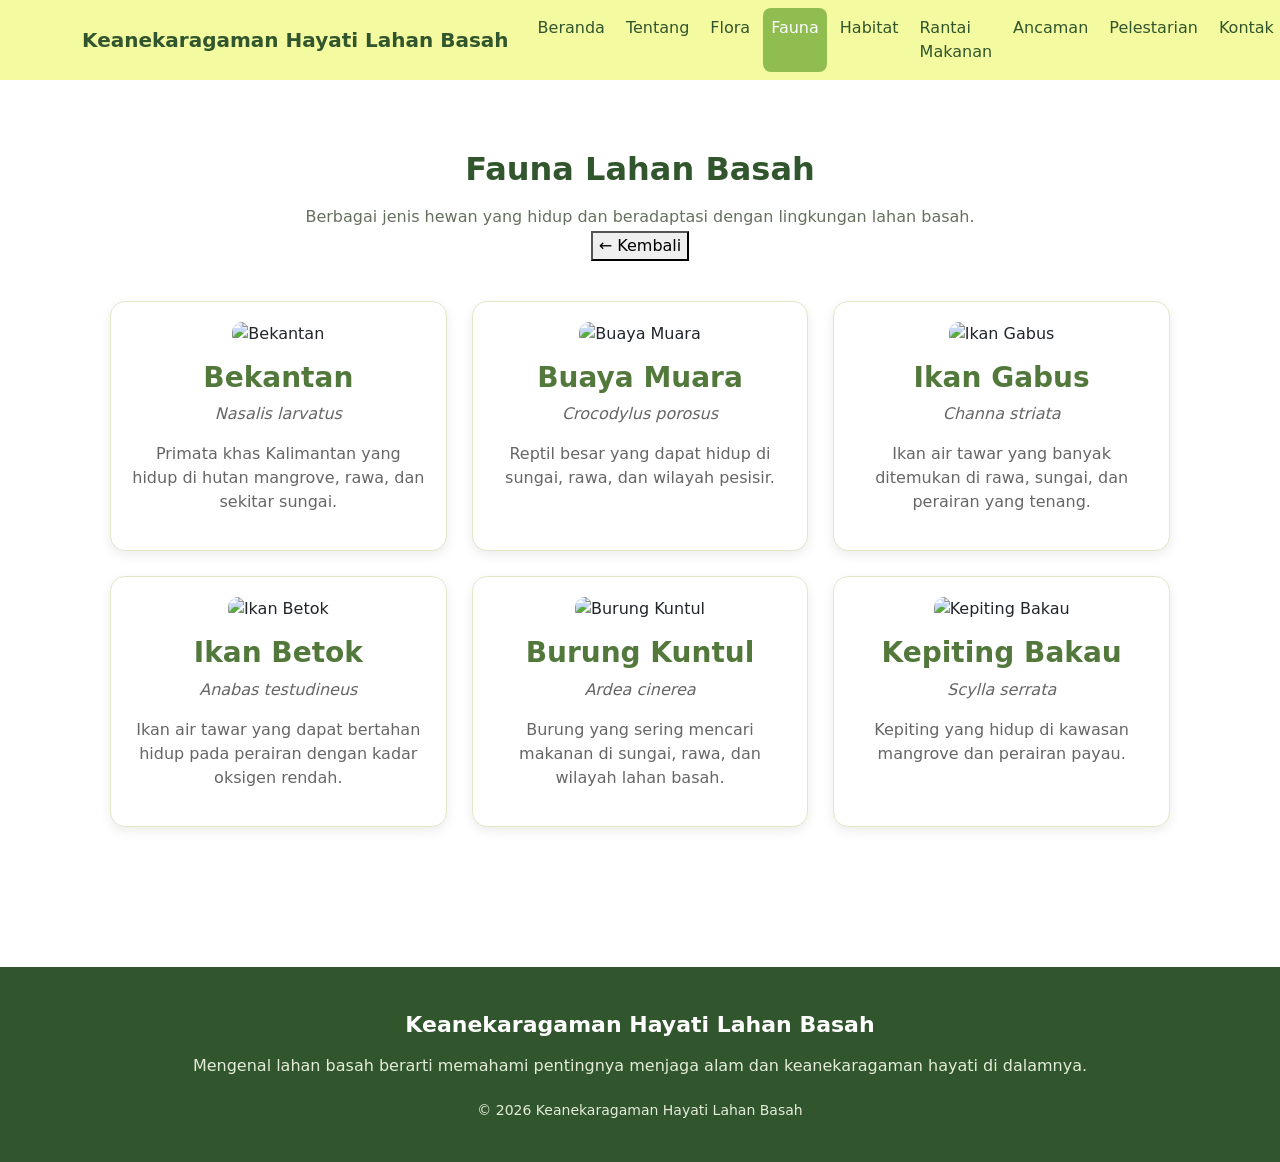
==== commit 3acad53a: "diubah" ====
--- a/Project Pemweb kel 10/fauna.html
+++ b/Project Pemweb kel 10/fauna.html
@@ -8,12 +8,16 @@
     <title>Fauna Lahan Basah</title>
 
     <link rel="stylesheet" href="pemweb.css">
+
     <link href="https://cdn.jsdelivr.net/npm/bootstrap@5.3.3/dist/css/bootstrap.min.css" rel="stylesheet">
 </head>
 
 <body>
 
-<!-- NAVBAR -->
+<!-- ================================
+     NAVBAR
+================================ -->
+
 <nav class="navbar navbar-expand-lg navbar-custom">
 
     <div class="container">
@@ -67,7 +71,10 @@
 </nav>
 
 
-<!-- KONTEN FAUNA -->
+<!-- ================================
+     FAUNA
+================================ -->
+
 <section class="section">
 
     <div class="container">
@@ -90,91 +97,154 @@
         </div>
 
 
-        <!-- DAFTAR FAUNA -->
+        <!-- ================================
+             DAFTAR FAUNA
+        ================================= -->
+
         <div class="fauna-container">
 
 
-            <!-- 1 -->
-            <div class="fauna-card">
+            <!-- BEKANTAN -->
+
+            <div class="fauna-card">
+
+                <img
+                    src="https://commons.wikimedia.org/wiki/Special:Redirect/file/Bekantan%20%28Nasalis%20larvatus%29.jpg"
+                    alt="Bekantan">
 
                 <h3>
                     Bekantan
                 </h3>
 
-                <p>
+                <p class="nama-ilmiah">
                     <i>Nasalis larvatus</i>
                 </p>
 
-            </div>
-
-
-            <!-- 2 -->
-            <div class="fauna-card">
+                <p>
+                    Primata khas Kalimantan yang hidup di hutan
+                    mangrove, rawa, dan sekitar sungai.
+                </p>
+
+            </div>
+
+
+            <!-- BUAYA MUARA -->
+
+            <div class="fauna-card">
+
+                <img
+                    src="https://commons.wikimedia.org/wiki/Special:Redirect/file/Crocodylus%20Porosus.jpg"
+                    alt="Buaya Muara">
 
                 <h3>
                     Buaya Muara
                 </h3>
 
-                <p>
+                <p class="nama-ilmiah">
                     <i>Crocodylus porosus</i>
                 </p>
 
-            </div>
-
-
-            <!-- 3 -->
-            <div class="fauna-card">
+                <p>
+                    Reptil besar yang dapat hidup di sungai,
+                    rawa, dan wilayah pesisir.
+                </p>
+
+            </div>
+
+
+            <!-- IKAN GABUS -->
+
+            <div class="fauna-card">
+
+                <img
+                    src="https://commons.wikimedia.org/wiki/Special:Redirect/file/Channa%20striata%20569824998.jpg"
+                    alt="Ikan Gabus">
 
                 <h3>
                     Ikan Gabus
                 </h3>
 
-                <p>
+                <p class="nama-ilmiah">
                     <i>Channa striata</i>
                 </p>
 
-            </div>
-
-
-            <!-- 4 -->
-            <div class="fauna-card">
+                <p>
+                    Ikan air tawar yang banyak ditemukan di rawa,
+                    sungai, dan perairan yang tenang.
+                </p>
+
+            </div>
+
+
+            <!-- IKAN BETOK -->
+
+            <div class="fauna-card">
+
+                <img
+                    src="https://commons.wikimedia.org/wiki/Special:Redirect/file/Anabas%20testudineus%2052464852.jpg"
+                    alt="Ikan Betok">
 
                 <h3>
                     Ikan Betok
                 </h3>
 
-                <p>
+                <p class="nama-ilmiah">
                     <i>Anabas testudineus</i>
                 </p>
 
-            </div>
-
-
-            <!-- 5 -->
-            <div class="fauna-card">
+                <p>
+                    Ikan air tawar yang dapat bertahan hidup
+                    pada perairan dengan kadar oksigen rendah.
+                </p>
+
+            </div>
+
+
+            <!-- BURUNG KUNTUL -->
+
+            <div class="fauna-card">
+
+                <img
+                    src="https://commons.wikimedia.org/wiki/Special:Redirect/file/Ardea%20cinerea%201.JPG"
+                    alt="Burung Kuntul">
 
                 <h3>
                     Burung Kuntul
                 </h3>
 
-                <p>
+                <p class="nama-ilmiah">
                     <i>Ardea cinerea</i>
                 </p>
 
-            </div>
-
-
-            <!-- 6 -->
-            <div class="fauna-card">
+                <p>
+                    Burung yang sering mencari makanan di sungai,
+                    rawa, dan wilayah lahan basah.
+                </p>
+
+            </div>
+
+
+            <!-- KEPITING BAKAU -->
+
+            <div class="fauna-card">
+
+                <img
+                    src="https://commons.wikimedia.org/wiki/Special:Redirect/file/Scylla%20serrata%20by%20OpenCage.jpg"
+                    alt="Kepiting Bakau">
 
                 <h3>
                     Kepiting Bakau
                 </h3>
 
-                <p>
+                <p class="nama-ilmiah">
                     <i>Scylla serrata</i>
                 </p>
 
+                <p>
+                    Kepiting yang hidup di kawasan mangrove
+                    dan perairan payau.
+                </p>
+
             </div>
 
 
@@ -185,7 +255,10 @@
 </section>
 
 
-<!-- FOOTER -->
+<!-- ================================
+     FOOTER
+================================ -->
+
 <footer class="footer">
 
     <div class="container text-center">
@@ -195,8 +268,8 @@
         </h3>
 
         <p>
-            Mengenal lahan basah berarti memahami pentingnya menjaga
-            alam dan keanekaragaman hayati di dalamnya.
+            Mengenal lahan basah berarti memahami pentingnya
+            menjaga alam dan keanekaragaman hayati di dalamnya.
         </p>
 
         <p class="small-note">
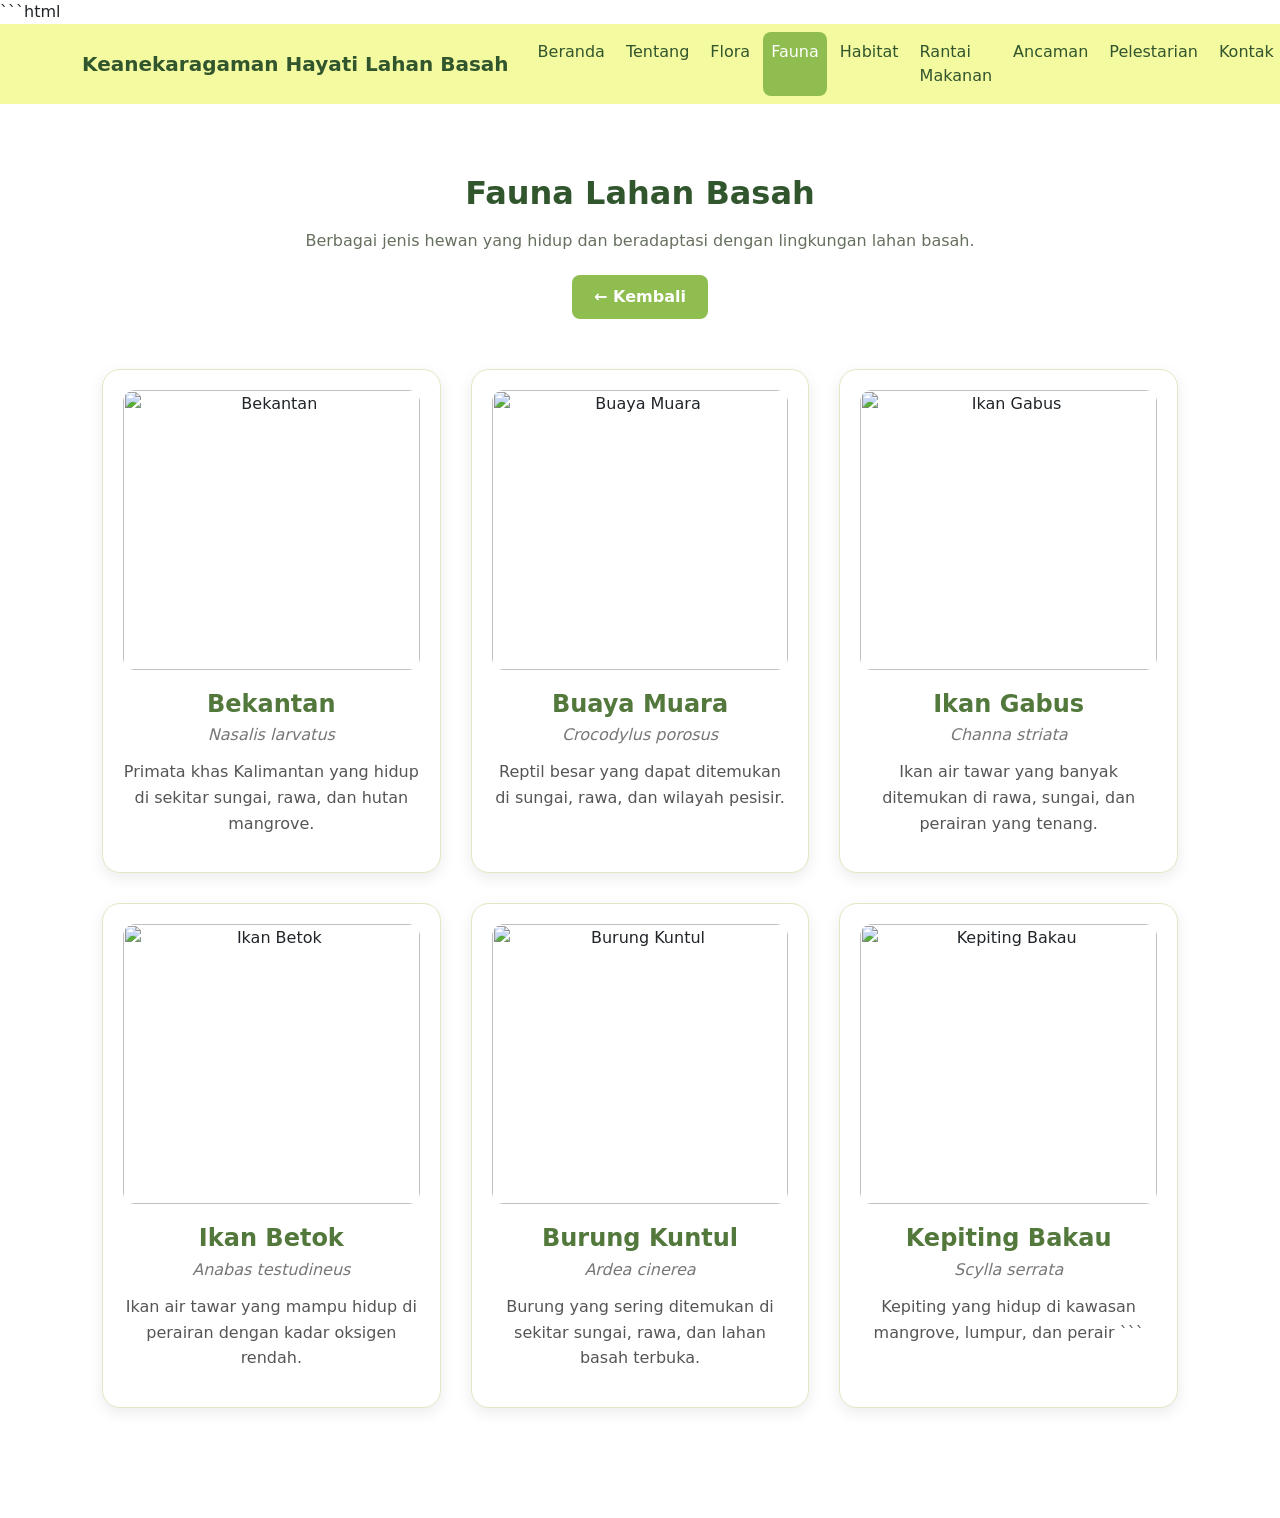
==== commit 7d49e64f: "diubah" ====
--- a/Project Pemweb kel 10/fauna.html
+++ b/Project Pemweb kel 10/fauna.html
@@ -1,3 +1,4 @@
+```html
 <!DOCTYPE html>
 <html lang="id">
 
@@ -14,271 +15,171 @@
 
 <body>
 
-<!-- ================================
-     NAVBAR
-================================ -->
+    <!-- NAVBAR -->
+    <nav class="navbar navbar-expand-lg navbar-custom">
+        <div class="container">
 
-<nav class="navbar navbar-expand-lg navbar-custom">
-
-    <div class="container">
-
-        <a class="navbar-brand brand" href="index.html">
-            Keanekaragaman Hayati Lahan Basah
-        </a>
-
-        <div class="navbar-nav ms-auto">
-
-            <a class="nav-link" href="index.html">
-                Beranda
+            <a class="navbar-brand brand" href="index.html">
+                Keanekaragaman Hayati Lahan Basah
             </a>
 
-            <a class="nav-link" href="tentang.html">
-                Tentang
-            </a>
+            <div class="navbar-nav ms-auto">
 
-            <a class="nav-link" href="flora.html">
-                Flora
-            </a>
+                <a class="nav-link" href="index.html">Beranda</a>
+                <a class="nav-link" href="tentang.html">Tentang</a>
+                <a class="nav-link" href="flora.html">Flora</a>
+                <a class="nav-link active" href="fauna.html">Fauna</a>
+                <a class="nav-link" href="habitat.html">Habitat</a>
+                <a class="nav-link" href="rantaimakanan.html">Rantai Makanan</a>
+                <a class="nav-link" href="ancaman.html">Ancaman</a>
+                <a class="nav-link" href="pelestarian.html">Pelestarian</a>
+                <a class="nav-link" href="kontak.html">Kontak</a>
 
-            <a class="nav-link active" href="fauna.html">
-                Fauna
-            </a>
-
-            <a class="nav-link" href="habitat.html">
-                Habitat
-            </a>
-
-            <a class="nav-link" href="rantaimakanan.html">
-                Rantai Makanan
-            </a>
-
-            <a class="nav-link" href="ancaman.html">
-                Ancaman
-            </a>
-
-            <a class="nav-link" href="pelestarian.html">
-                Pelestarian
-            </a>
-
-            <a class="nav-link" href="kontak.html">
-                Kontak
-            </a>
-
+            </div>
         </div>
-
-    </div>
-
-</nav>
+    </nav>
 
 
-<!-- ================================
-     FAUNA
-================================ -->
+    <!-- ISI FAUNA -->
+    <section class="section">
 
-<section class="section">
+        <div class="container">
 
-    <div class="container">
+            <div class="text-center">
 
-        <div class="text-center">
+                <h1 class="section-title">
+                    Fauna Lahan Basah
+                </h1>
 
-            <h1 class="section-title">
-                Fauna Lahan Basah
-            </h1>
-
-            <p class="section-subtitle">
-                Berbagai jenis hewan yang hidup dan beradaptasi
-                dengan lingkungan lahan basah.
-            </p>
-
-            <button onclick="history.back()" class="btn-kembali">
-                ← Kembali
-            </button>
-
-        </div>
-
-
-        <!-- ================================
-             DAFTAR FAUNA
-        ================================= -->
-
-        <div class="fauna-container">
-
-
-            <!-- BEKANTAN -->
-
-            <div class="fauna-card">
-
-                <img
-                    src="https://commons.wikimedia.org/wiki/Special:Redirect/file/Bekantan%20%28Nasalis%20larvatus%29.jpg"
-                    alt="Bekantan">
-
-                <h3>
-                    Bekantan
-                </h3>
-
-                <p class="nama-ilmiah">
-                    <i>Nasalis larvatus</i>
+                <p class="section-subtitle">
+                    Berbagai jenis hewan yang hidup dan beradaptasi
+                    dengan lingkungan lahan basah.
                 </p>
 
-                <p>
-                    Primata khas Kalimantan yang hidup di hutan
-                    mangrove, rawa, dan sekitar sungai.
-                </p>
+                <button onclick="history.back()" class="btn-kembali">
+                    ← Kembali
+                </button>
 
             </div>
 
 
-            <!-- BUAYA MUARA -->
-
-            <div class="fauna-card">
-
-                <img
-                    src="https://commons.wikimedia.org/wiki/Special:Redirect/file/Crocodylus%20Porosus.jpg"
-                    alt="Buaya Muara">
-
-                <h3>
-                    Buaya Muara
-                </h3>
-
-                <p class="nama-ilmiah">
-                    <i>Crocodylus porosus</i>
-                </p>
-
-                <p>
-                    Reptil besar yang dapat hidup di sungai,
-                    rawa, dan wilayah pesisir.
-                </p>
-
-            </div>
+            <!-- KARTU FAUNA -->
+            <div class="fauna-container">
 
 
-            <!-- IKAN GABUS -->
+                <div class="fauna-card">
 
-            <div class="fauna-card">
+                    <img
+                        src="https://commons.wikimedia.org/wiki/Special:Redirect/file/Bekantan%20%28Nasalis%20larvatus%29.jpg"
+                        alt="Bekantan">
 
-                <img
-                    src="https://commons.wikimedia.org/wiki/Special:Redirect/file/Channa%20striata%20569824998.jpg"
-                    alt="Ikan Gabus">
+                    <h3>Bekantan</h3>
 
-                <h3>
-                    Ikan Gabus
-                </h3>
+                    <p class="nama-ilmiah">
+                        <i>Nasalis larvatus</i>
+                    </p>
 
-                <p class="nama-ilmiah">
-                    <i>Channa striata</i>
-                </p>
+                    <p>
+                        Primata khas Kalimantan yang hidup di sekitar
+                        sungai, rawa, dan hutan mangrove.
+                    </p>
 
-                <p>
-                    Ikan air tawar yang banyak ditemukan di rawa,
-                    sungai, dan perairan yang tenang.
-                </p>
-
-            </div>
+                </div>
 
 
-            <!-- IKAN BETOK -->
+                <div class="fauna-card">
 
-            <div class="fauna-card">
+                    <img
+                        src="https://commons.wikimedia.org/wiki/Special:Redirect/file/Crocodylus%20porosus.jpg"
+                        alt="Buaya Muara">
 
-                <img
-                    src="https://commons.wikimedia.org/wiki/Special:Redirect/file/Anabas%20testudineus%2052464852.jpg"
-                    alt="Ikan Betok">
+                    <h3>Buaya Muara</h3>
 
-                <h3>
-                    Ikan Betok
-                </h3>
+                    <p class="nama-ilmiah">
+                        <i>Crocodylus porosus</i>
+                    </p>
 
-                <p class="nama-ilmiah">
-                    <i>Anabas testudineus</i>
-                </p>
+                    <p>
+                        Reptil besar yang dapat ditemukan di sungai,
+                        rawa, dan wilayah pesisir.
+                    </p>
 
-                <p>
-                    Ikan air tawar yang dapat bertahan hidup
-                    pada perairan dengan kadar oksigen rendah.
-                </p>
-
-            </div>
+                </div>
 
 
-            <!-- BURUNG KUNTUL -->
+                <div class="fauna-card">
 
-            <div class="fauna-card">
+                    <img
+                        src="https://commons.wikimedia.org/wiki/Special:Redirect/file/Channa%20striata.jpg"
+                        alt="Ikan Gabus">
 
-                <img
-                    src="https://commons.wikimedia.org/wiki/Special:Redirect/file/Ardea%20cinerea%201.JPG"
-                    alt="Burung Kuntul">
+                    <h3>Ikan Gabus</h3>
 
-                <h3>
-                    Burung Kuntul
-                </h3>
+                    <p class="nama-ilmiah">
+                        <i>Channa striata</i>
+                    </p>
 
-                <p class="nama-ilmiah">
-                    <i>Ardea cinerea</i>
-                </p>
+                    <p>
+                        Ikan air tawar yang banyak ditemukan di rawa,
+                        sungai, dan perairan yang tenang.
+                    </p>
 
-                <p>
-                    Burung yang sering mencari makanan di sungai,
-                    rawa, dan wilayah lahan basah.
-                </p>
-
-            </div>
+                </div>
 
 
-            <!-- KEPITING BAKAU -->
+                <div class="fauna-card">
 
-            <div class="fauna-card">
+                    <img
+                        src="https://commons.wikimedia.org/wiki/Special:FilePath/A_testudineus.jpg"
+                        alt="Ikan Betok">
 
-                <img
-                    src="https://commons.wikimedia.org/wiki/Special:Redirect/file/Scylla%20serrata%20by%20OpenCage.jpg"
-                    alt="Kepiting Bakau">
+                    <h3>Ikan Betok</h3>
 
-                <h3>
-                    Kepiting Bakau
-                </h3>
+                    <p class="nama-ilmiah">
+                        <i>Anabas testudineus</i>
+                    </p>
 
-                <p class="nama-ilmiah">
-                    <i>Scylla serrata</i>
-                </p>
+                    <p>
+                        Ikan air tawar yang mampu hidup di perairan
+                        dengan kadar oksigen rendah.
+                    </p>
 
-                <p>
-                    Kepiting yang hidup di kawasan mangrove
-                    dan perairan payau.
-                </p>
-
-            </div>
+                </div>
 
 
-        </div>
+                <div class="fauna-card">
 
-    </div>
+                    <img
+                        src="https://commons.wikimedia.org/wiki/Special:Redirect/file/Ardea%20cinerea.jpg"
+                        alt="Burung Kuntul">
 
-</section>
+                    <h3>Burung Kuntul</h3>
+
+                    <p class="nama-ilmiah">
+                        <i>Ardea cinerea</i>
+                    </p>
+
+                    <p>
+                        Burung yang sering ditemukan di sekitar
+                        sungai, rawa, dan lahan basah terbuka.
+                    </p>
+
+                </div>
 
 
-<!-- ================================
-     FOOTER
-================================ -->
+                <div class="fauna-card">
 
-<footer class="footer">
+                    <img
+                        src="https://commons.wikimedia.org/wiki/Special:Redirect/file/Scylla%20serrata.jpg"
+                        alt="Kepiting Bakau">
 
-    <div class="container text-center">
+                    <h3>Kepiting Bakau</h3>
 
-        <h3>
-            Keanekaragaman Hayati Lahan Basah
-        </h3>
+                    <p class="nama-ilmiah">
+                        <i>Scylla serrata</i>
+                    </p>
 
-        <p>
-            Mengenal lahan basah berarti memahami pentingnya
-            menjaga alam dan keanekaragaman hayati di dalamnya.
-        </p>
-
-        <p class="small-note">
-            © 2026 Keanekaragaman Hayati Lahan Basah
-        </p>
-
-    </div>
-
-</footer>
-
-</body>
-</html>+                    <p>
+                        Kepiting yang hidup di kawasan mangrove,
+                        lumpur, dan perair
+```
--- a/Project Pemweb kel 10/pemweb.css
+++ b/Project Pemweb kel 10/pemweb.css
@@ -161,169 +161,227 @@
     line-height: 1.8;
 }
 
-
-/* ========================================
-   NUMBER BOX
-======================================== */
-
-.number-box {
-    padding: 30px;
-    background-color: white;
-    border-radius: 15px;
-    box-shadow: 0 4px 12px rgba(0, 0, 0, 0.08);
-}
-
-.number {
-    display: flex;
-    align-items: center;
-    justify-content: center;
-
-    width: 45px;
-    height: 45px;
-
-    margin-bottom: 12px;
-
-    background-color: #8fbd4f;
-    color: white;
-
-    border-radius: 50%;
-
-    font-weight: bold;
-}
-
-.number-box h3 {
-    color: #52783b;
-    font-size: 20px;
-    font-weight: bold;
-    margin-bottom: 8px;
-}
-
-.number-box p {
-    color: #666;
-    line-height: 1.6;
-    margin-bottom: 25px;
-}
-
-
-/* ========================================
-   FLORA
-======================================== */
-
-.flora-container {
-    display: grid;
-    grid-template-columns: repeat(3, 1fr);
-    gap: 25px;
-
-    max-width: 1100px;
-    margin: 40px auto;
-    padding: 0 20px;
-}
-
-.flora-card {
-    background-color: white;
-    padding: 20px;
-
-    border: 1px solid #e1e8c5;
-    border-radius: 15px;
-
-    text-align: center;
-
-    box-shadow: 0 4px 12px rgba(0, 0, 0, 0.08);
-
-    transition: 0.3s;
-}
-
-.flora-card:hover {
-    transform: translateY(-5px);
-}
-
-.flora-card img {
-    width: 100%;
-    height: 200px;
-    object-fit: cover;
-
-    border-radius: 10px;
-    margin-bottom: 15px;
-}
-
-.flora-card h3 {
-    color: #52783b;
-    font-weight: bold;
-    margin-bottom: 8px;
-}
-
-.flora-card p {
-    color: #666;
-}
-
-
-/* ========================================
-   FAUNA
-======================================== */
-
-.fauna-container {
-    display: grid;
-    grid-template-columns: repeat(3, 1fr);
-    gap: 25px;
-
-    max-width: 1100px;
-    margin: 40px auto;
-    padding: 0 20px;
-}
-
-.fauna-card {
-    background-color: white;
-    padding: 20px;
-
-    border: 1px solid #e1e8c5;
-    border-radius: 15px;
-
-    text-align: center;
-
-    box-shadow: 0 4px 12px rgba(0, 0, 0, 0.08);
-
-    transition: 0.3s;
-}
-
-.fauna-card:hover {
-    transform: translateY(-5px);
-}
-
-.fauna-card img {
-    width: 100%;
-    height: 200px;
-    object-fit: cover;
-
-    border-radius: 10px;
-    margin-bottom: 15px;
-}
-
-.fauna-card h3 {
-    color: #52783b;
-    font-weight: bold;
-    margin-bottom: 8px;
-}
-
-.fauna-card p {
-    color: #666;
-}
-
-
-/* ========================================
-   GAMBAR RANTAI MAKANAN
-======================================== */
-
 .soft-box img {
     display: block;
     max-width: 100%;
     height: auto;
     margin-left: auto;
     margin-right: auto;
-}
-
-
-/* ========================================
-   MATERI ANCAMAN & PELESTARIAN
+    border-radius: 12px;
+}
+
+
+/* ========================================
+   NUMBER BOX
+======================================== */
+
+.number-box {
+    padding: 30px;
+    background-color: white;
+    border-radius: 15px;
+    box-shadow: 0 4px 12px rgba(0, 0, 0, 0.08);
+}
+
+.number {
+    display: flex;
+    align-items: center;
+    justify-content: center;
+    width: 45px;
+    height: 45px;
+    margin-bottom: 12px;
+    background-color: #8fbd4f;
+    color: white;
+    border-radius: 50%;
+    font-weight: bold;
+}
+
+.number-box h3 {
+    color: #52783b;
+    font-size: 20px;
+    font-weight: bold;
+    margin-bottom: 8px;
+}
+
+.number-box p {
+    color: #666;
+    line-height: 1.6;
+    margin-bottom: 25px;
+}
+
+
+/* ========================================
+   FLORA
+======================================== */
+
+.flora-container {
+    display: grid;
+    grid-template-columns: repeat(3, 1fr);
+    gap: 30px;
+    max-width: 1150px;
+    margin: 40px auto;
+    padding: 0 20px;
+}
+
+.flora-card {
+    background-color: white;
+    padding: 20px;
+    border: 1px solid #e1e8c5;
+    border-radius: 18px;
+    text-align: center;
+    box-shadow: 0 5px 15px rgba(0, 0, 0, 0.08);
+    transition: 0.3s;
+    min-height: 430px;
+}
+
+.flora-card:hover {
+    transform: translateY(-7px);
+}
+
+.flora-card img {
+    display: block;
+    width: 100%;
+    height: 230px;
+    object-fit: cover;
+    border-radius: 12px;
+    margin-bottom: 20px;
+}
+
+.flora-card h3 {
+    color: #52783b;
+    font-size: 23px;
+    font-weight: bold;
+    margin-bottom: 5px;
+}
+
+.flora-card .nama-ilmiah {
+    color: #777;
+    font-size: 16px;
+    margin-bottom: 12px;
+}
+
+.flora-card > p:last-child {
+    color: #555;
+    font-size: 15px;
+    line-height: 1.6;
+    margin-bottom: 0;
+}
+/* ========================================
+   FAUNA - UKURAN BESAR
+======================================== */
+
+.fauna-section {
+    width: 100%;
+    padding: 70px 30px;
+}
+
+.fauna-container {
+    width: 100%;
+    max-width: 100%;
+    margin: 40px auto;
+
+    display: grid;
+    grid-template-columns: repeat(3, 1fr);
+    gap: 30px;
+
+    padding: 0 20px;
+}
+
+.fauna-card {
+    width: 100%;
+    min-height: 500px;
+
+    background-color: white;
+    padding: 20px;
+
+    border: 1px solid #e1e8c5;
+    border-radius: 18px;
+
+    text-align: center;
+
+    box-shadow: 0 5px 15px rgba(0, 0, 0, 0.08);
+
+    transition: 0.3s;
+}
+
+.fauna-card:hover {
+    transform: translateY(-7px);
+}
+
+.fauna-card img {
+    display: block;
+
+    width: 100%;
+    height: 280px;
+
+    object-fit: cover;
+
+    border-radius: 12px;
+    margin-bottom: 20px;
+}
+
+.fauna-card h3 {
+    color: #52783b;
+    font-size: 24px;
+    font-weight: bold;
+    margin-bottom: 5px;
+}
+
+.fauna-card .nama-ilmiah {
+    color: #777;
+    font-size: 16px;
+    margin-bottom: 12px;
+}
+
+.fauna-card > p:last-child {
+    color: #555;
+    font-size: 16px;
+    line-height: 1.6;
+}
+
+
+/* TABLET */
+
+@media (max-width: 992px) {
+
+    .fauna-container {
+        grid-template-columns: repeat(2, 1fr);
+    }
+
+}
+
+
+/* HP */
+
+@media (max-width: 768px) {
+
+    .fauna-section {
+        padding: 50px 15px;
+    }
+
+    .fauna-container {
+        grid-template-columns: 1fr;
+        padding: 0 10px;
+    }
+
+    .fauna-card img {
+        height: 250px;
+    }
+
+}
+
+
+/* ========================================
+   RANTAI MAKANAN
+======================================== */
+
+.soft-box img {
+    max-width: 100%;
+    height: auto;
+}
+
+
+/* ========================================
+   ANCAMAN & PELESTARIAN
 ======================================== */
 
 .materi {
@@ -362,6 +420,11 @@
     margin-bottom: 10px;
     line-height: 1.7;
 }
+
+
+/* ========================================
+   GAMBAR ANCAMAN
+======================================== */
 
 .ancaman-image {
     display: block;
@@ -369,7 +432,6 @@
     max-width: 700px;
     height: auto;
     margin: 30px auto;
-
     border-radius: 15px;
     box-shadow: 0 4px 12px rgba(0, 0, 0, 0.12);
 }
@@ -397,9 +459,7 @@
 .kontak form {
     background-color: white;
     padding: 30px;
-
     border-radius: 15px;
-
     box-shadow: 0 4px 12px rgba(0, 0, 0, 0.08);
 }
 
@@ -412,10 +472,8 @@
 .kontak input,
 .kontak textarea {
     width: 100%;
-
     border: 1px solid #ccd8a8;
     border-radius: 8px;
-
     padding: 10px;
 }
 
@@ -423,7 +481,6 @@
 .kontak textarea:focus {
     border-color: #8fbd4f;
     outline: none;
-
     box-shadow: 0 0 0 3px rgba(143, 189, 79, 0.2);
 }
 
@@ -438,35 +495,6 @@
 
 .informasi-kontak p {
     margin-bottom: 10px;
-}
-
-
-/* ========================================
-   FOOTER
-======================================== */
-
-.footer {
-    background-color: #31552d;
-    color: white;
-
-    padding: 45px 0 25px;
-    margin-top: 30px;
-}
-
-.footer h3 {
-    font-size: 22px;
-    font-weight: bold;
-    margin-bottom: 15px;
-}
-
-.footer p {
-    color: #e3ecd8;
-    line-height: 1.6;
-}
-
-.small-note {
-    margin-top: 20px;
-    font-size: 14px;
 }
 
 
@@ -478,10 +506,8 @@
     background-color: #8fbd4f;
     color: white;
     border: none;
-
     padding: 10px 20px;
     border-radius: 8px;
-
     font-weight: bold;
 }
 
@@ -492,6 +518,58 @@
 
 
 /* ========================================
+   TOMBOL KEMBALI
+======================================== */
+
+.btn-kembali {
+    display: inline-block;
+    margin-top: 20px;
+    margin-bottom: 10px;
+    padding: 10px 22px;
+    background-color: #8fbd4f;
+    color: white;
+    border: none;
+    border-radius: 8px;
+    font-weight: bold;
+    cursor: pointer;
+    transition: 0.3s;
+}
+
+.btn-kembali:hover {
+    background-color: #6f9f3d;
+    color: white;
+}
+
+
+/* ========================================
+   FOOTER
+======================================== */
+
+.footer {
+    background-color: #31552d;
+    color: white;
+    padding: 45px 0 25px;
+    margin-top: 30px;
+}
+
+.footer h3 {
+    font-size: 22px;
+    font-weight: bold;
+    margin-bottom: 15px;
+}
+
+.footer p {
+    color: #e3ecd8;
+    line-height: 1.6;
+}
+
+.small-note {
+    margin-top: 20px;
+    font-size: 14px;
+}
+
+
+/* ========================================
    RESPONSIVE TABLET
 ======================================== */
 
@@ -505,10 +583,12 @@
         font-size: 38px;
     }
 
+    /* FLORA DAN FAUNA SAMA */
     .flora-container,
     .fauna-container {
         grid-template-columns: repeat(2, 1fr);
     }
+
 }
 
 
@@ -542,14 +622,23 @@
         padding: 25px;
     }
 
+    /* FLORA DAN FAUNA SAMA */
     .flora-container,
     .fauna-container {
         grid-template-columns: 1fr;
-    }
-
+        padding: 0 15px;
+    }
+
+    /* FLORA DAN FAUNA SAMA */
+    .flora-card,
+    .fauna-card {
+        min-height: auto;
+    }
+
+    /* FLORA DAN FAUNA SAMA */
     .flora-card img,
     .fauna-card img {
-        height: 220px;
+        height: 250px;
     }
 
     .materi {
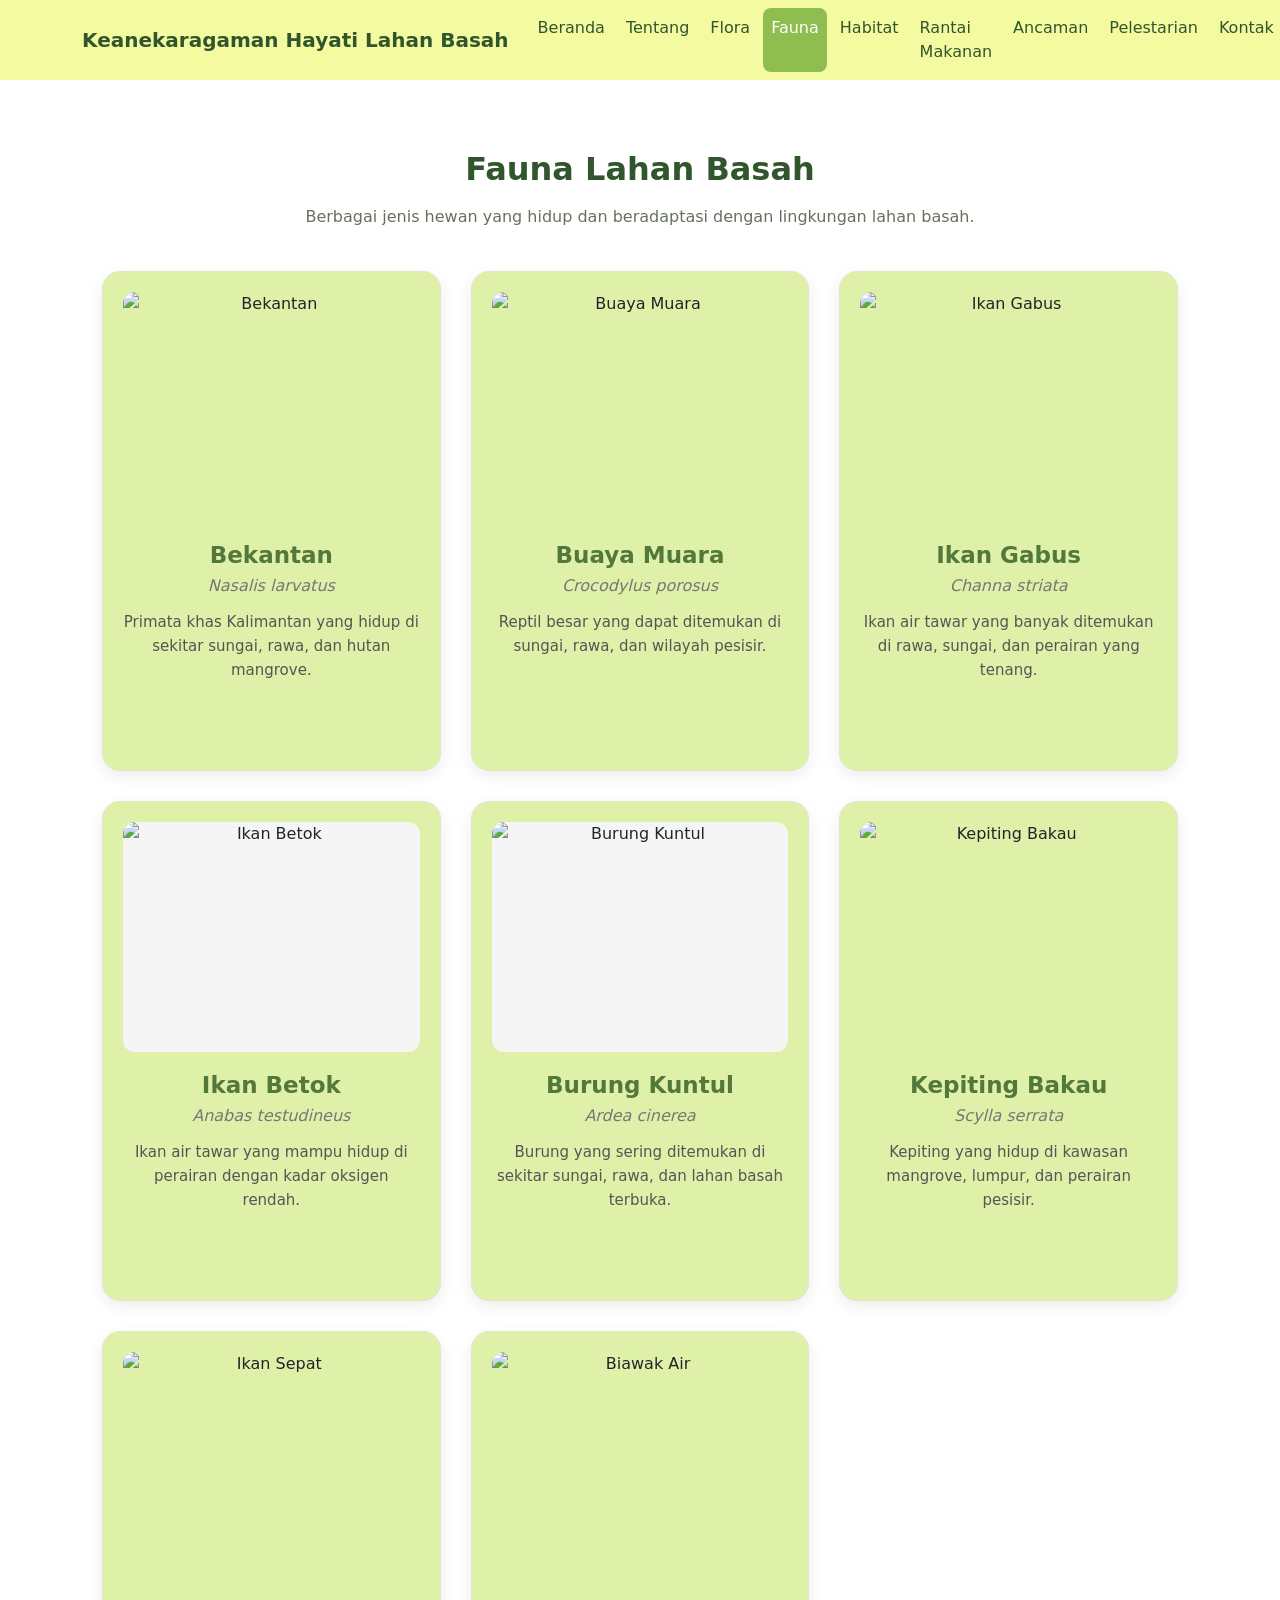
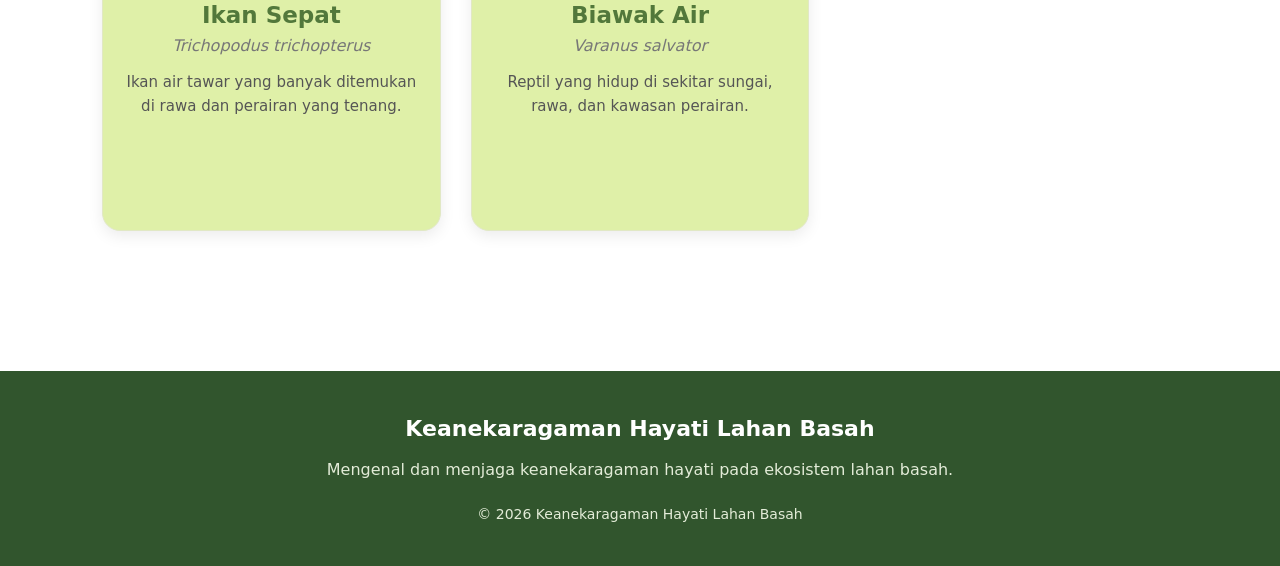
==== commit 5e94cd45: "diubah" ====
--- a/Project Pemweb kel 10/fauna.html
+++ b/Project Pemweb kel 10/fauna.html
@@ -1,11 +1,10 @@
-```html
+
 <!DOCTYPE html>
 <html lang="id">
 
 <head>
     <meta charset="UTF-8">
     <meta name="viewport" content="width=device-width, initial-scale=1.0">
-
     <title>Fauna Lahan Basah</title>
 
     <link rel="stylesheet" href="pemweb.css">
@@ -24,7 +23,6 @@
             </a>
 
             <div class="navbar-nav ms-auto">
-
                 <a class="nav-link" href="index.html">Beranda</a>
                 <a class="nav-link" href="tentang.html">Tentang</a>
                 <a class="nav-link" href="flora.html">Flora</a>
@@ -34,13 +32,13 @@
                 <a class="nav-link" href="ancaman.html">Ancaman</a>
                 <a class="nav-link" href="pelestarian.html">Pelestarian</a>
                 <a class="nav-link" href="kontak.html">Kontak</a>
-
             </div>
+
         </div>
     </nav>
 
 
-    <!-- ISI FAUNA -->
+    <!-- FAUNA -->
     <section class="section">
 
         <div class="container">
@@ -56,17 +54,12 @@
                     dengan lingkungan lahan basah.
                 </p>
 
-                <button onclick="history.back()" class="btn-kembali">
-                    ← Kembali
-                </button>
-
             </div>
 
 
-            <!-- KARTU FAUNA -->
             <div class="fauna-container">
 
-
+                <!-- Bekantan -->
                 <div class="fauna-card">
 
                     <img
@@ -87,6 +80,7 @@
                 </div>
 
 
+                <!-- Buaya Muara -->
                 <div class="fauna-card">
 
                     <img
@@ -107,6 +101,7 @@
                 </div>
 
 
+                <!-- Ikan Gabus -->
                 <div class="fauna-card">
 
                     <img
@@ -127,6 +122,7 @@
                 </div>
 
 
+                <!-- Ikan Betok -->
                 <div class="fauna-card">
 
                     <img
@@ -147,6 +143,7 @@
                 </div>
 
 
+                <!-- Burung Kuntul -->
                 <div class="fauna-card">
 
                     <img
@@ -160,13 +157,14 @@
                     </p>
 
                     <p>
-                        Burung yang sering ditemukan di sekitar
-                        sungai, rawa, dan lahan basah terbuka.
-                    </p>
-
-                </div>
-
-
+                        Burung yang sering ditemukan di sekitar sungai,
+                        rawa, dan lahan basah terbuka.
+                    </p>
+
+                </div>
+
+
+                <!-- Kepiting Bakau -->
                 <div class="fauna-card">
 
                     <img
@@ -181,5 +179,82 @@
 
                     <p>
                         Kepiting yang hidup di kawasan mangrove,
-                        lumpur, dan perair
-```
+                        lumpur, dan perairan pesisir.
+                    </p>
+
+                </div>
+
+
+                <!-- Ikan Sepat -->
+                <div class="fauna-card">
+
+                    <img
+                        src="https://commons.wikimedia.org/wiki/Special:Redirect/file/Trichopodus%20trichopterus.jpg"
+                        alt="Ikan Sepat">
+
+                    <h3>Ikan Sepat</h3>
+
+                    <p class="nama-ilmiah">
+                        <i>Trichopodus trichopterus</i>
+                    </p>
+
+                    <p>
+                        Ikan air tawar yang banyak ditemukan di rawa
+                        dan perairan yang tenang.
+                    </p>
+
+                </div>
+
+
+                <!-- Biawak Air -->
+                <div class="fauna-card">
+
+                    <img
+                        src="https://commons.wikimedia.org/wiki/Special:FilePath/Varanus%20Salvator%20ID.jpg" 
+                        alt="Biawak Air">
+
+                    <h3>Biawak Air</h3>
+
+                    <p class="nama-ilmiah">
+                        <i>Varanus salvator</i>
+                    </p>
+
+                    <p>
+                        Reptil yang hidup di sekitar sungai,
+                        rawa, dan kawasan perairan.
+                    </p>
+
+                </div>
+
+            </div>
+
+        </div>
+
+    </section>
+
+
+    <!-- FOOTER -->
+    <footer class="footer">
+
+        <div class="container text-center">
+
+            <h3>
+                Keanekaragaman Hayati Lahan Basah
+            </h3>
+
+            <p>
+                Mengenal dan menjaga keanekaragaman hayati
+                pada ekosistem lahan basah.
+            </p>
+
+            <p class="small-note">
+                © 2026 Keanekaragaman Hayati Lahan Basah
+            </p>
+
+        </div>
+
+    </footer>
+
+</body>
+
+</html>
--- a/Project Pemweb kel 10/pemweb.css
+++ b/Project Pemweb kel 10/pemweb.css
@@ -1,6 +1,6 @@
-/* ========================================
+/* ==============================
    DASAR
-======================================== */
+============================== */
 
 * {
     box-sizing: border-box;
@@ -19,9 +19,9 @@
 }
 
 
-/* ========================================
+/* ==============================
    NAVBAR
-======================================== */
+============================== */
 
 .navbar-custom {
     background-color: #f4fa9f;
@@ -54,9 +54,9 @@
 }
 
 
-/* ========================================
+/* ==============================
    HERO
-======================================== */
+============================== */
 
 .hero {
     background-color: #dff0a8;
@@ -78,9 +78,9 @@
 }
 
 
-/* ========================================
+/* ==============================
    SECTION
-======================================== */
+============================== */
 
 .section {
     padding: 70px 0;
@@ -101,9 +101,9 @@
 }
 
 
-/* ========================================
-   INFO CARD
-======================================== */
+/* ==============================
+   CARD UMUM
+============================== */
 
 .info-card {
     height: 100%;
@@ -140,9 +140,114 @@
 }
 
 
-/* ========================================
+/* ==============================
+   FLORA & FAUNA
+============================== */
+
+.flora-container,
+.fauna-container {
+    display: grid;
+    grid-template-columns: repeat(3, 1fr);
+    gap: 30px;
+    max-width: 1150px;
+    margin: 40px auto;
+    padding: 0 20px;
+}
+
+
+/* ==============================
+   KARTU FLORA & FAUNA
+============================== */
+
+.flora-card,
+.fauna-card {
+    background-color: #dff0a8;
+    width: 100%;
+    min-height: 500px;
+    padding: 20px;
+    border: 1px solid #e1e8c5;
+    border-radius: 18px;
+    text-align: center;
+    box-shadow: 0 5px 15px rgba(0, 0, 0, 0.08);
+    transition: 0.3s;
+    display: flex;
+    flex-direction: column;
+}
+
+.flora-card:hover,
+.fauna-card:hover {
+    transform: translateY(-7px);
+}
+
+
+/* ==============================
+   FOTO FLORA & FAUNA
+============================== */
+
+.flora-card img,
+.fauna-card img {
+    display: block;
+    width: 100%;
+    height: 230px;
+    object-fit: cover;
+    border-radius: 12px;
+    margin-bottom: 20px;
+}
+
+
+/* ==============================
+   KHUSUS BURUNG KUNTUL & IKAN BETOK
+   AGAR FOTO TIDAK TERPOTONG
+============================== */
+
+.fauna-card img[alt="Burung Kuntul"],
+.fauna-card img[alt="Ikan Betok"] {
+    object-fit: contain;
+    background-color: #f5f5f5;
+}
+
+
+/* ==============================
+   JUDUL FLORA & FAUNA
+============================== */
+
+.flora-card h3,
+.fauna-card h3 {
+    color: #52783b;
+    font-size: 23px;
+    font-weight: bold;
+    margin: 0 0 5px 0;
+}
+
+
+/* ==============================
+   NAMA ILMIAH
+============================== */
+
+.flora-card .nama-ilmiah,
+.fauna-card .nama-ilmiah {
+    color: #777;
+    font-size: 16px;
+    margin: 0 0 12px 0;
+}
+
+
+/* ==============================
+   DESKRIPSI
+============================== */
+
+.flora-card > p:last-child,
+.fauna-card > p:last-child {
+    color: #555;
+    font-size: 15px;
+    line-height: 1.6;
+    margin: 0;
+}
+
+
+/* ==============================
    SOFT BOX
-======================================== */
+============================== */
 
 .soft-box {
     padding: 45px;
@@ -151,7 +256,7 @@
 }
 
 .soft-box h2 {
-    color: #31552d;
+    color: #2e5d34;
     font-weight: bold;
     margin-bottom: 20px;
 }
@@ -171,13 +276,13 @@
 }
 
 
-/* ========================================
+/* ==============================
    NUMBER BOX
-======================================== */
+============================== */
 
 .number-box {
     padding: 30px;
-    background-color: white;
+    background-color: #dff0a8;;
     border-radius: 15px;
     box-shadow: 0 4px 12px rgba(0, 0, 0, 0.08);
 }
@@ -208,342 +313,256 @@
     margin-bottom: 25px;
 }
 
-
-/* ========================================
-   FLORA
-======================================== */
-
-.flora-container {
-    display: grid;
-    grid-template-columns: repeat(3, 1fr);
-    gap: 30px;
-    max-width: 1150px;
-    margin: 40px auto;
-    padding: 0 20px;
-}
-
-.flora-card {
+/* =========================
+   BAGIAN ANCAMAN
+========================= */
+
+.materi {
+    max-width: 1000px;
+    margin: 50px auto;
+    padding: 35px;
+}
+
+.materi h2 {
+    text-align: center;
+    color: #2e7d32;
+    font-weight: bold;
+    margin-bottom: 15px;
+}
+
+.materi > p {
+    text-align: center;
+    color: #666;
+    margin-bottom: 30px;
+}
+
+
+/* CARD ANCAMAN */
+
+.ancaman {
+    background-color: #dff0a8;
+    padding: 25px;
+    margin-bottom: 20px;
+    border-radius: 12px;
+    border-left: 5px solid #4caf50;
+    box-shadow: 0 3px 10px rgba(0, 0, 0, 0.08);
+}
+
+.ancaman h3 {
+    color: #2e7d32;
+    font-size: 21px;
+    font-weight: bold;
+    margin-bottom: 12px;
+}
+
+.ancaman p {
+    color: #444;
+    margin-bottom: 0;
+    text-align: justify;
+    line-height: 1.7;
+}
+
+
+/* HOVER */
+
+.ancaman:hover {
+    transform: translateY(-3px);
+    box-shadow: 0 6px 15px rgba(0, 0, 0, 0.12);
+    transition: 0.3s;
+}
+/* ==============================
+   PELESTARIAN
+============================== */
+
+.materi {
+    max-width: 1000px;
     background-color: white;
-    padding: 20px;
-    border: 1px solid #e1e8c5;
-    border-radius: 18px;
+    margin: 0 auto 10px auto;
+    padding: 15px 0;
+}
+
+/* Judul dan pengantar */
+.materi h2 {
+    background-color: white;
+    color: #2e7d32;
+    font-weight: bold;
+    margin-bottom: 15px;
     text-align: center;
-    box-shadow: 0 5px 15px rgba(0, 0, 0, 0.08);
-    transition: 0.3s;
-    min-height: 430px;
-}
-
-.flora-card:hover {
-    transform: translateY(-7px);
-}
-
-.flora-card img {
-    display: block;
-    width: 100%;
-    height: 230px;
-    object-fit: cover;
-    border-radius: 12px;
-    margin-bottom: 20px;
-}
-
-.flora-card h3 {
-    color: #52783b;
-    font-size: 23px;
-    font-weight: bold;
-    margin-bottom: 5px;
-}
-
-.flora-card .nama-ilmiah {
-    color: #777;
-    font-size: 16px;
-    margin-bottom: 12px;
-}
-
-.flora-card > p:last-child {
-    color: #555;
-    font-size: 15px;
-    line-height: 1.6;
-    margin-bottom: 0;
-}
-/* ========================================
-   FAUNA - UKURAN BESAR
-======================================== */
-
-.fauna-section {
-    width: 100%;
-    padding: 70px 30px;
-}
-
-.fauna-container {
-    width: 100%;
-    max-width: 100%;
-    margin: 40px auto;
-
-    display: grid;
-    grid-template-columns: repeat(3, 1fr);
-    gap: 30px;
-
-    padding: 0 20px;
-}
-
-.fauna-card {
-    width: 100%;
-    min-height: 500px;
-
+}
+
+.materi .container p {
+    max-width: 900px;
+    margin-bottom: 30px;
     background-color: white;
-    padding: 20px;
-
-    border: 1px solid #e1e8c5;
-    border-radius: 18px;
-
-    text-align: center;
-
-    box-shadow: 0 5px 15px rgba(0, 0, 0, 0.08);
-
-    transition: 0.3s;
-}
-
-.fauna-card:hover {
-    transform: translateY(-7px);
-}
-
-.fauna-card img {
-    display: block;
-
-    width: 100%;
-    height: 280px;
-
-    object-fit: cover;
-
-    border-radius: 12px;
-    margin-bottom: 20px;
-}
-
-.fauna-card h3 {
-    color: #52783b;
-    font-size: 24px;
-    font-weight: bold;
-    margin-bottom: 5px;
-}
-
-.fauna-card .nama-ilmiah {
-    color: #777;
-    font-size: 16px;
-    margin-bottom: 12px;
-}
-
-.fauna-card > p:last-child {
-    color: #555;
-    font-size: 16px;
-    line-height: 1.6;
-}
-
-
-/* TABLET */
-
-@media (max-width: 992px) {
-
-    .fauna-container {
-        grid-template-columns: repeat(2, 1fr);
-    }
-
-}
-
-
-/* HP */
-
-@media (max-width: 768px) {
-
-    .fauna-section {
-        padding: 50px 15px;
-    }
-
-    .fauna-container {
-        grid-template-columns: 1fr;
-        padding: 0 10px;
-    }
-
-    .fauna-card img {
-        height: 250px;
-    }
-
-}
-
-
-/* ========================================
-   RANTAI MAKANAN
-======================================== */
-
-.soft-box img {
-    max-width: 100%;
-    height: auto;
-}
-
-
-/* ========================================
-   ANCAMAN & PELESTARIAN
-======================================== */
-
-.materi {
-    padding: 70px 0;
-}
-
-.materi h1 {
-    color: #31552d;
-    font-size: 40px;
-    font-weight: bold;
-    margin-bottom: 20px;
-}
-
-.materi h2 {
-    color: #31552d;
-    font-weight: bold;
-    margin-top: 30px;
-    margin-bottom: 15px;
-}
-
-.materi h3 {
-    color: #52783b;
-    font-weight: bold;
-}
-
-.materi p {
-    color: #555;
-    line-height: 1.8;
-}
-
-.materi ul {
-    padding-left: 25px;
-}
-
-.materi li {
-    margin-bottom: 10px;
-    line-height: 1.7;
-}
-
-
-/* ========================================
-   GAMBAR ANCAMAN
-======================================== */
-
-.ancaman-image {
-    display: block;
-    width: 100%;
-    max-width: 700px;
-    height: auto;
-    margin: 30px auto;
-    border-radius: 15px;
-    box-shadow: 0 4px 12px rgba(0, 0, 0, 0.12);
-}
-
-
-/* ========================================
-   KONTAK
-======================================== */
-
-.kontak {
-    padding: 70px 0;
-}
-
-.kontak h1 {
-    color: #31552d;
-    font-weight: bold;
-    margin-bottom: 15px;
-}
-
-.kontak p {
     color: #555;
     line-height: 1.7;
-}
+    text-align: justify;
+}
+
+
+/* ==============================
+   CARD PELESTARIAN
+============================== */
+
+.pelestarian {
+    max-width: 900px;
+    margin: 0 auto 20px auto;
+    padding: 25px;
+    background-color: #dff0a8;
+    border-radius: 12px;
+    border-left: 5px solid #4caf50;
+    box-shadow: 0 3px 10px rgba(0, 0, 0, 0.08);
+}
+
+.pelestarian h3 {
+    color: #2e7d32;
+    font-size: 21px;
+    font-weight: bold;
+    margin-bottom: 12px;
+}
+
+.pelestarian p {
+    background-color: #dff0a8;
+    color: #444;
+    line-height: 1.7;
+    text-align: justify;
+    margin-bottom: 0;
+}
+
+
+/* ==============================
+   EFEK CARD
+============================== */
+
+.pelestarian:hover {
+    transform: translateY(-3px);
+    box-shadow: 0 6px 15px rgba(0, 0, 0, 0.12);
+    transition: 0.3s;
+}
+
+/* ==============================
+   KONTAK
+============================== */
+
+.kontak {
+    max-width: 900px;
+    margin: 50px auto 30px;
+    padding: 35px;
+    background-color: #dff0a8;
+    border-radius: 15px;
+    box-shadow: 0 4px 15px rgba(0, 0, 0, 0.08);
+}
+
+.kontak h2 {
+    text-align: center;
+    color: #2e7d32;
+    font-weight: bold;
+    margin-bottom: 15px;
+}
+
+.kontak > p {
+    text-align: center;
+    color: #666;
+    margin-bottom: 30px;
+}
+
+
+/* FORM KONTAK */
 
 .kontak form {
-    background-color: white;
-    padding: 30px;
-    border-radius: 15px;
-    box-shadow: 0 4px 12px rgba(0, 0, 0, 0.08);
+    display: flex;
+    flex-direction: column;
 }
 
 .kontak label {
-    color: #31552d;
-    font-weight: bold;
-    margin-bottom: 8px;
+    font-weight: bold;
+    color: #2e5d34;
+    margin-bottom: 7px;
 }
 
 .kontak input,
 .kontak textarea {
     width: 100%;
-    border: 1px solid #ccd8a8;
+    padding: 12px;
+    margin-bottom: 18px;
+    border: 1px solid #c8d6c0;
     border-radius: 8px;
-    padding: 10px;
+    font-size: 15px;
 }
 
 .kontak input:focus,
 .kontak textarea:focus {
-    border-color: #8fbd4f;
     outline: none;
-    box-shadow: 0 0 0 3px rgba(143, 189, 79, 0.2);
-}
-
-.informasi-kontak {
-    margin-top: 30px;
-}
-
-.informasi-kontak h3 {
-    color: #52783b;
-    font-weight: bold;
-}
-
-.informasi-kontak p {
-    margin-bottom: 10px;
-}
-
-
-/* ========================================
-   BUTTON
-======================================== */
-
-.btn-custom {
-    background-color: #8fbd4f;
-    color: white;
-    border: none;
-    padding: 10px 20px;
-    border-radius: 8px;
-    font-weight: bold;
-}
-
-.btn-custom:hover {
-    background-color: #6f9f3d;
-    color: white;
-}
-
-
-/* ========================================
-   TOMBOL KEMBALI
-======================================== */
-
-.btn-kembali {
-    display: inline-block;
-    margin-top: 20px;
-    margin-bottom: 10px;
-    padding: 10px 22px;
-    background-color: #8fbd4f;
-    color: white;
+    border-color: #4caf50;
+    box-shadow: 0 0 0 3px rgba(76, 175, 80, 0.15);
+}
+
+.kontak textarea {
+    resize: vertical;
+}
+
+
+/* TOMBOL */
+
+.kontak button {
+    padding: 11px 20px;
     border: none;
     border-radius: 8px;
     font-weight: bold;
     cursor: pointer;
-    transition: 0.3s;
-}
-
-.btn-kembali:hover {
-    background-color: #6f9f3d;
+    margin-top: 5px;
+    margin-right: 8px;
+}
+
+.kontak button[type="submit"] {
+    background-color: #2e7d32;
     color: white;
 }
 
-
-/* ========================================
+.kontak button[type="submit"]:hover {
+    background-color: #1b5e20;
+}
+
+.kontak button[type="reset"] {
+    background-color: #d9e2d3;
+    color: #333;
+}
+
+.kontak button[type="reset"]:hover {
+    background-color: #c5d1bf;
+}
+
+
+/* =========================
+   INFORMASI KONTAK
+========================= */
+
+.informasi-kontak {
+    max-width: 900px;
+    margin: 30px auto 50px;
+    padding: 30px;
+    background-color: #e4f1d5;
+    border-radius: 15px;
+    border-left: 6px solid #2e7d32;
+}
+
+.informasi-kontak h2 {
+    color: #2e7d32;
+    font-weight: bold;
+    margin-bottom: 20px;
+}
+
+.informasi-kontak p {
+    background-color: white;
+    padding: 12px 15px;
+    border-radius: 8px;
+    margin-bottom: 10px;
+}
+
+
+/* ==============================
    FOOTER
-======================================== */
+============================== */
 
 .footer {
     background-color: #31552d;
@@ -569,9 +588,10 @@
 }
 
 
-/* ========================================
+
+/* ==============================
    RESPONSIVE TABLET
-======================================== */
+============================== */
 
 @media (max-width: 992px) {
 
@@ -583,18 +603,16 @@
         font-size: 38px;
     }
 
-    /* FLORA DAN FAUNA SAMA */
     .flora-container,
     .fauna-container {
         grid-template-columns: repeat(2, 1fr);
     }
-
-}
-
-
-/* ========================================
+}
+
+
+/* ==============================
    RESPONSIVE HP
-======================================== */
+============================== */
 
 @media (max-width: 768px) {
 
@@ -618,29 +636,32 @@
         font-size: 28px;
     }
 
-    .soft-box {
-        padding: 25px;
-    }
-
-    /* FLORA DAN FAUNA SAMA */
     .flora-container,
     .fauna-container {
         grid-template-columns: 1fr;
         padding: 0 15px;
-    }
-
-    /* FLORA DAN FAUNA SAMA */
+        gap: 25px;
+    }
+
     .flora-card,
     .fauna-card {
         min-height: auto;
     }
 
-    /* FLORA DAN FAUNA SAMA */
     .flora-card img,
     .fauna-card img {
         height: 250px;
     }
 
+    .fauna-card img[alt="Burung Kuntul"],
+    .fauna-card img[alt="Ikan Betok"] {
+        object-fit: contain;
+    }
+
+    .soft-box {
+        padding: 25px;
+    }
+
     .materi {
         padding: 50px 20px;
     }
@@ -652,13 +673,12 @@
     .kontak {
         padding: 50px 20px;
     }
-
-}
-
-
-/* ========================================
+}
+
+
+/* ==============================
    RESPONSIVE HP KECIL
-======================================== */
+============================== */
 
 @media (max-width: 480px) {
 
@@ -686,4 +706,13 @@
         padding: 22px;
     }
 
+    .flora-card img,
+    .fauna-card img {
+        height: 220px;
+    }
+
+    .fauna-card img[alt="Burung Kuntul"],
+    .fauna-card img[alt="Ikan Betok"] {
+        object-fit: contain;
+    }
 }
